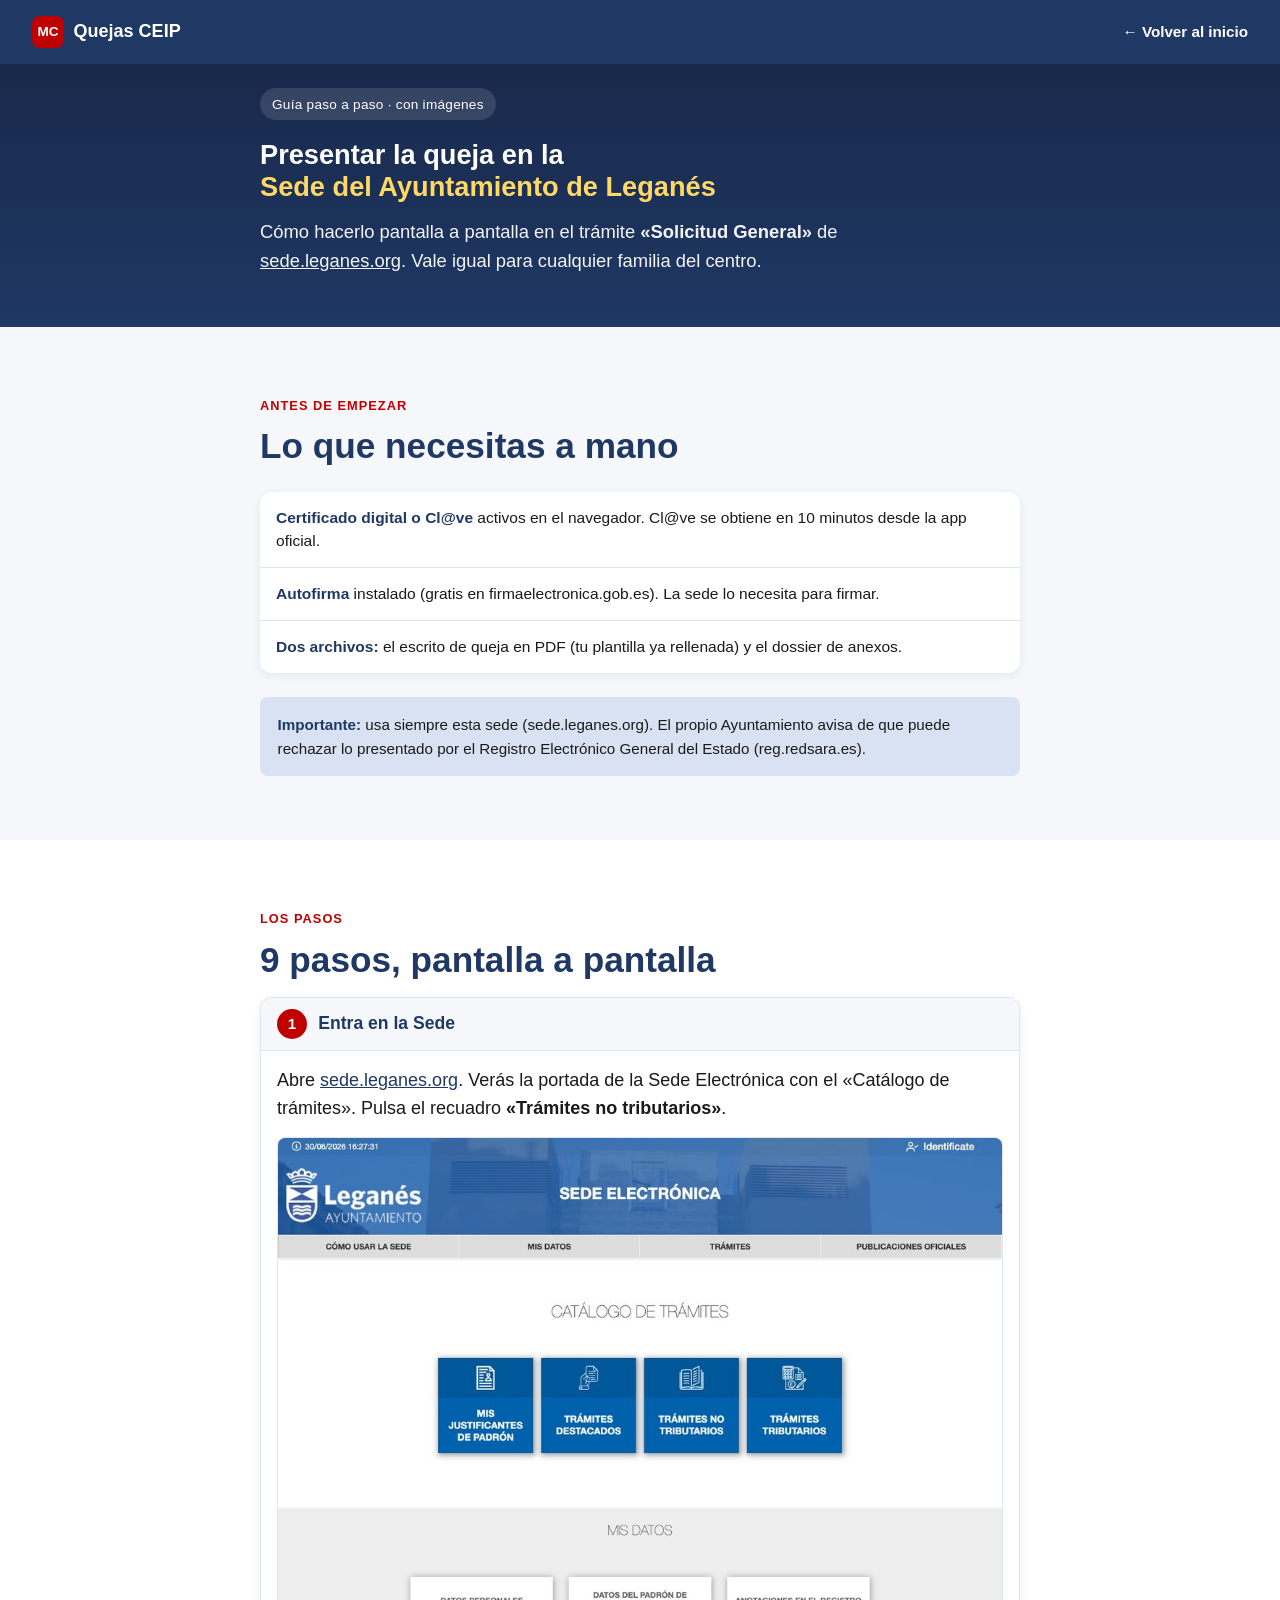
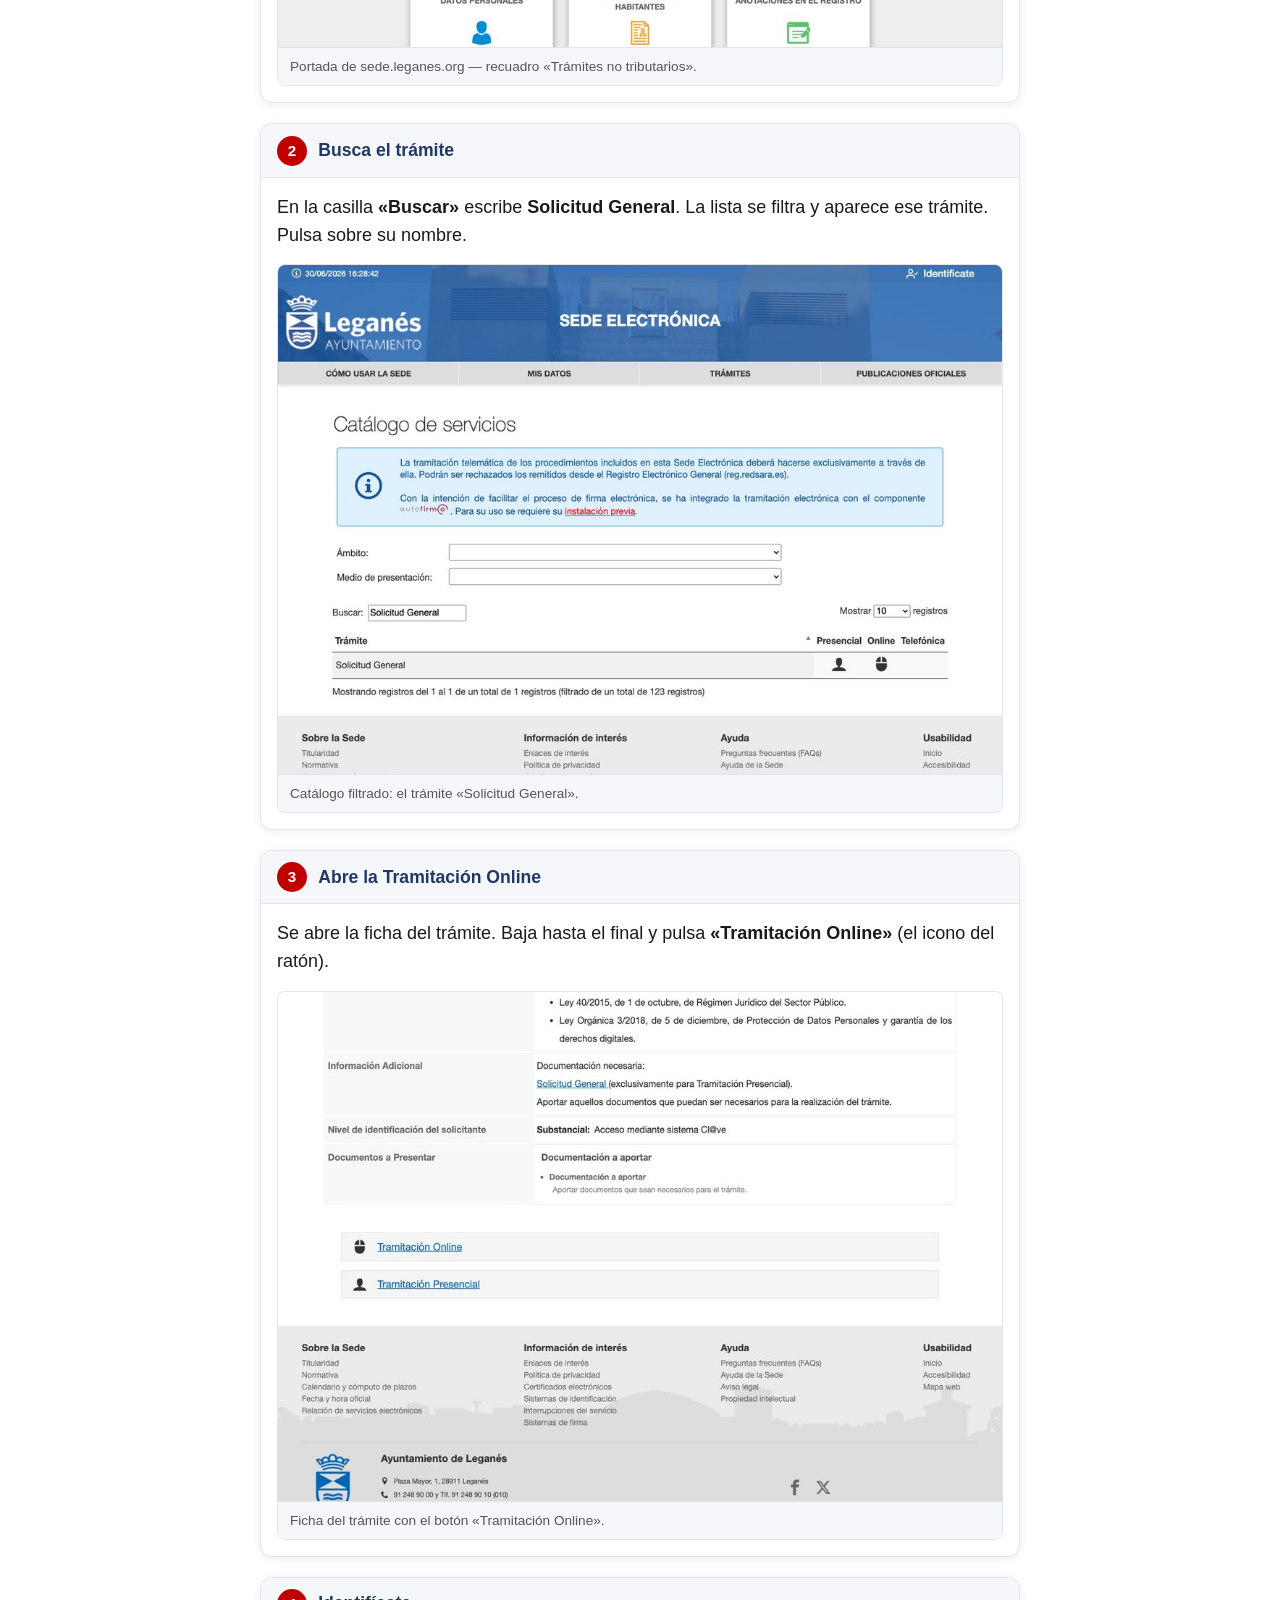
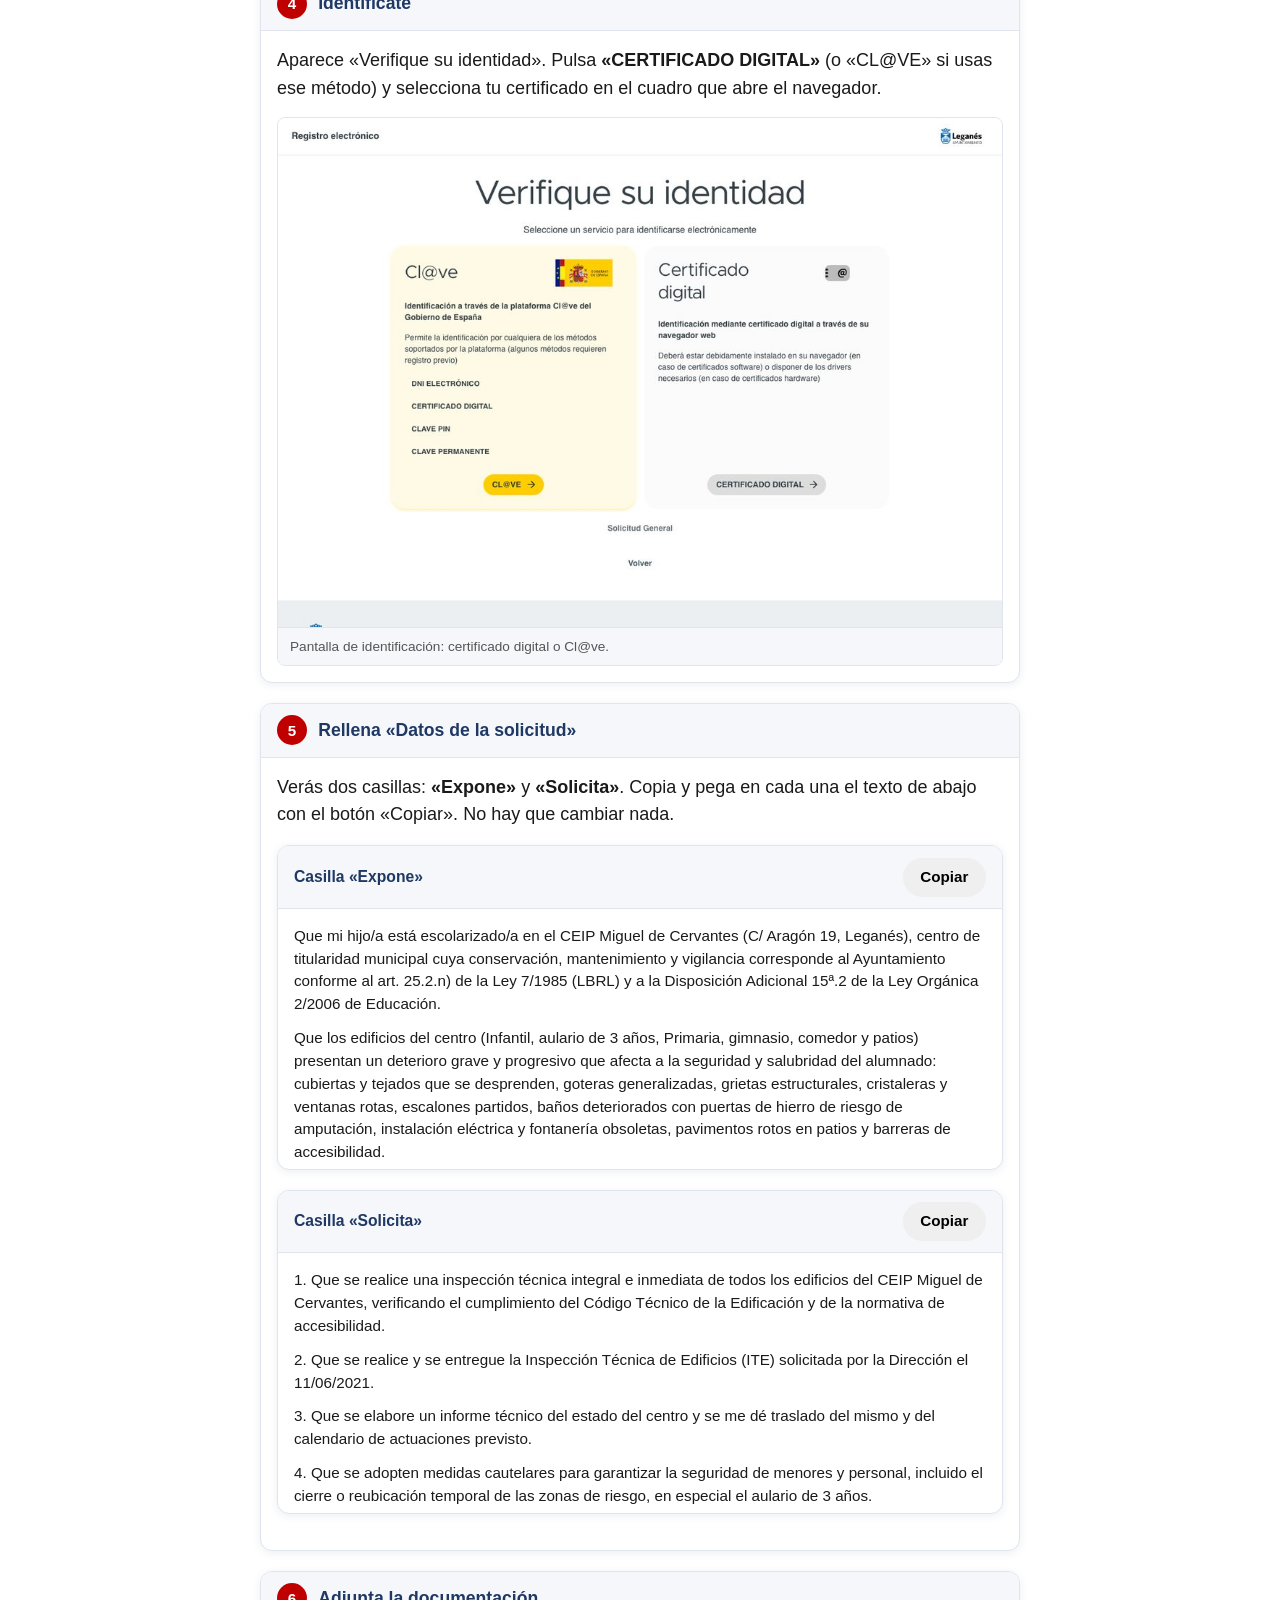
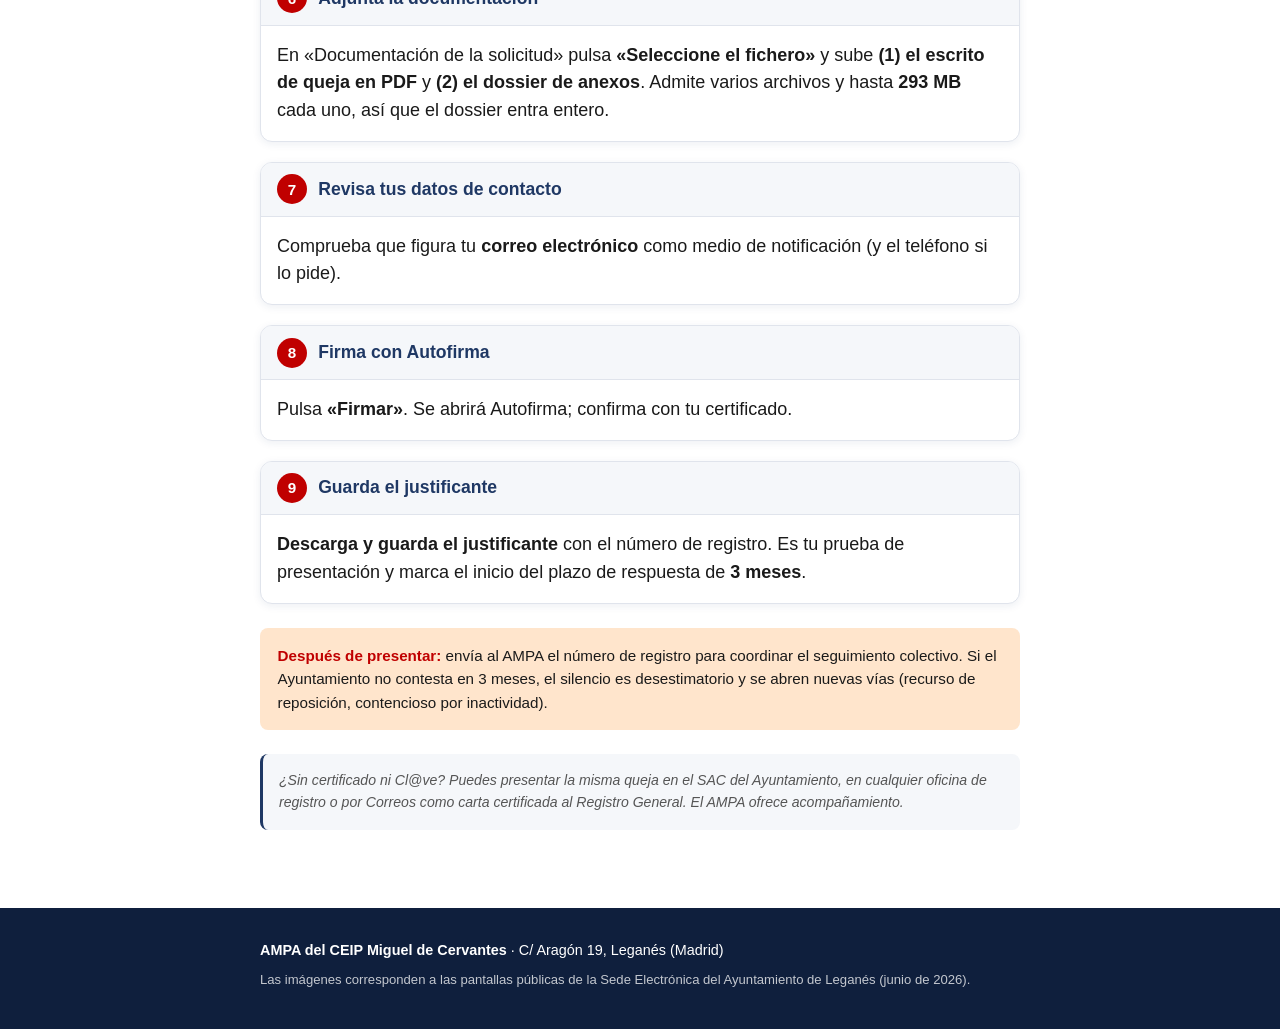
==== guia-ayuntamiento.html @ 6f32268c "Guía paso a paso ilustrada del trámite del Ayuntamiento" ====
<!DOCTYPE html>
<html lang="es">
<head>
  <meta charset="UTF-8">
  <meta name="viewport" content="width=device-width, initial-scale=1.0, viewport-fit=cover">
  <meta name="theme-color" content="#1F3864">
  <title>Guía paso a paso · Queja al Ayuntamiento — CEIP Miguel de Cervantes</title>
  <meta name="description" content="Cómo presentar la queja en la Sede Electrónica del Ayuntamiento de Leganés, pantalla a pantalla, con imágenes.">
  <link rel="stylesheet" href="styles.css">
</head>
<body>

<header class="topbar">
  <a href="index.html" class="topbar__brand">
    <span class="topbar__logo">MC</span>
    <span class="topbar__text">Quejas CEIP</span>
  </a>
  <nav class="topbar__nav topbar__nav--static" aria-label="Navegación">
    <a href="index.html">← Volver al inicio</a>
  </nav>
</header>

<section class="hero hero--compact">
  <div class="hero__inner">
    <div class="hero__eyebrow">Guía paso a paso · con imágenes</div>
    <h1 class="hero__title">Presentar la queja en la<br><span class="hero__hl">Sede del Ayuntamiento de Leganés</span></h1>
    <p class="hero__lead">Cómo hacerlo pantalla a pantalla en el trámite <strong>«Solicitud General»</strong> de <a href="https://sede.leganes.org" target="_blank" rel="noopener" style="color:#fff;text-decoration:underline">sede.leganes.org</a>. Vale igual para cualquier familia del centro.</p>
  </div>
</section>

<section class="section section--alt">
  <div class="container">
    <span class="section__eyebrow">Antes de empezar</span>
    <h2 class="section__title">Lo que necesitas a mano</h2>
    <ul class="defs">
      <li><strong>Certificado digital o Cl@ve</strong> activos en el navegador. Cl@ve se obtiene en 10 minutos desde la app oficial.</li>
      <li><strong>Autofirma</strong> instalado (gratis en firmaelectronica.gob.es). La sede lo necesita para firmar.</li>
      <li><strong>Dos archivos:</strong> el escrito de queja en PDF (tu plantilla ya rellenada) y el dossier de anexos.</li>
    </ul>
    <div class="info-callout"><strong>Importante:</strong> usa siempre esta sede (sede.leganes.org). El propio Ayuntamiento avisa de que puede rechazar lo presentado por el Registro Electrónico General del Estado (reg.redsara.es).</div>
  </div>
</section>

<section class="section">
  <div class="container">
    <span class="section__eyebrow">Los pasos</span>
    <h2 class="section__title">9 pasos, pantalla a pantalla</h2>
    <div class="gsteps">
    <article class="gstep">
      <div class="gstep__head"><span class="gstep__num">1</span><h3>Entra en la Sede</h3></div>
      <div class="gstep__body"><p>Abre <a href="https://sede.leganes.org" target="_blank" rel="noopener">sede.leganes.org</a>. Verás la portada de la Sede Electrónica con el «Catálogo de trámites». Pulsa el recuadro <strong>«Trámites no tributarios»</strong>.</p>
      <figure class="shot"><img src="[data-uri]" alt="Portada de sede.leganes.org — recuadro «Trámites no tributarios»." loading="lazy"><figcaption>Portada de sede.leganes.org — recuadro «Trámites no tributarios».</figcaption></figure></div>
    </article>
    <article class="gstep">
      <div class="gstep__head"><span class="gstep__num">2</span><h3>Busca el trámite</h3></div>
      <div class="gstep__body"><p>En la casilla <strong>«Buscar»</strong> escribe <strong>Solicitud General</strong>. La lista se filtra y aparece ese trámite. Pulsa sobre su nombre.</p>
      <figure class="shot"><img src="[data-uri]" alt="Catálogo filtrado: el trámite «Solicitud General»." loading="lazy"><figcaption>Catálogo filtrado: el trámite «Solicitud General».</figcaption></figure></div>
    </article>
    <article class="gstep">
      <div class="gstep__head"><span class="gstep__num">3</span><h3>Abre la Tramitación Online</h3></div>
      <div class="gstep__body"><p>Se abre la ficha del trámite. Baja hasta el final y pulsa <strong>«Tramitación Online»</strong> (el icono del ratón).</p>
      <figure class="shot"><img src="[data-uri]" alt="Ficha del trámite con el botón «Tramitación Online»." loading="lazy"><figcaption>Ficha del trámite con el botón «Tramitación Online».</figcaption></figure></div>
    </article>
    <article class="gstep">
      <div class="gstep__head"><span class="gstep__num">4</span><h3>Identifícate</h3></div>
      <div class="gstep__body"><p>Aparece «Verifique su identidad». Pulsa <strong>«CERTIFICADO DIGITAL»</strong> (o «CL@VE» si usas ese método) y selecciona tu certificado en el cuadro que abre el navegador.</p>
      <figure class="shot"><img src="[data-uri]" alt="Pantalla de identificación: certificado digital o Cl@ve." loading="lazy"><figcaption>Pantalla de identificación: certificado digital o Cl@ve.</figcaption></figure></div>
    </article>
    <article class="gstep">
      <div class="gstep__head"><span class="gstep__num">5</span><h3>Rellena «Datos de la solicitud»</h3></div>
      <div class="gstep__body"><p>Verás dos casillas: <strong>«Expone»</strong> y <strong>«Solicita»</strong>. Copia y pega en cada una el texto de abajo con el botón «Copiar». No hay que cambiar nada.</p><div class="copybox"><div class="copybox__head"><h4>Casilla «Expone»</h4><button class="btn btn--small copybtn" data-copy="#g-expone">Copiar</button></div><div class="copybox__text" id="g-expone"><p>Que mi hijo/a está escolarizado/a en el CEIP Miguel de Cervantes (C/ Aragón 19, Leganés), centro de titularidad municipal cuya conservación, mantenimiento y vigilancia corresponde al Ayuntamiento conforme al art. 25.2.n) de la Ley 7/1985 (LBRL) y a la Disposición Adicional 15ª.2 de la Ley Orgánica 2/2006 de Educación.</p>
<p>Que los edificios del centro (Infantil, aulario de 3 años, Primaria, gimnasio, comedor y patios) presentan un deterioro grave y progresivo que afecta a la seguridad y salubridad del alumnado: cubiertas y tejados que se desprenden, goteras generalizadas, grietas estructurales, cristaleras y ventanas rotas, escalones partidos, baños deteriorados con puertas de hierro de riesgo de amputación, instalación eléctrica y fontanería obsoletas, pavimentos rotos en patios y barreras de accesibilidad.</p>
<p>Que se trata de una negligencia documentada durante más de diez años por la propia Dirección del centro: informe "Estado de las Instalaciones" (03/03/2016); aprobación municipal de 3,1 millones de euros para su reforma (Junta de Gobierno, 06/11/2017) sin ejecución conocida; solicitud de Inspección Técnica de Edificios por la Dirección (11/06/2021) sin respuesta; memorando de la Dirección por grandes grietas con riesgo de desprendimiento (08/01/2026) y aviso municipal n.º 2026000275 (09/01/2026), a esta fecha sin resolución; y un reciente desprendimiento de material de cubierta que impactó sobre una trabajadora del servicio de limpieza.</p>
<p>Que estos hechos pueden suponer incumplimiento del RD 132/2010, del Código Técnico de la Edificación (RD 314/2006, DB-SE, DB-SI, DB-HS y DB-SUA), de la Ley 31/1995 de Prevención de Riesgos Laborales y de la Ley 8/1993 de la Comunidad de Madrid de Accesibilidad, y que la inacción ante un riesgo conocido y materializado podría generar responsabilidad patrimonial de la Administración (arts. 32 y ss. de la Ley 40/2015).</p>
<p>Que se acompaña escrito de queja completo y dossier de anexos (informes de la Dirección de 2016 y "Deficiencias Colegio", correo de solicitud de ITE de 2021, memorando de 08/01/2026, comunicación del aviso 2026000275 y reportaje fotográfico de 30/04/2026).</p></div></div><div class="copybox"><div class="copybox__head"><h4>Casilla «Solicita»</h4><button class="btn btn--small copybtn" data-copy="#g-solicita">Copiar</button></div><div class="copybox__text" id="g-solicita"><p>1. Que se realice una inspección técnica integral e inmediata de todos los edificios del CEIP Miguel de Cervantes, verificando el cumplimiento del Código Técnico de la Edificación y de la normativa de accesibilidad.</p>
<p>2. Que se realice y se entregue la Inspección Técnica de Edificios (ITE) solicitada por la Dirección el 11/06/2021.</p>
<p>3. Que se elabore un informe técnico del estado del centro y se me dé traslado del mismo y del calendario de actuaciones previsto.</p>
<p>4. Que se adopten medidas cautelares para garantizar la seguridad de menores y personal, incluido el cierre o reubicación temporal de las zonas de riesgo, en especial el aulario de 3 años.</p>
<p>5. Que se resuelva expresamente y se me comunique el estado del aviso n.º 2026000275, abierto el 09/01/2026.</p>
<p>6. Que se proceda a la reparación urgente de todas las deficiencias descritas en el escrito y en los anexos.</p>
<p>7. Que se informe sobre el destino y la ejecución efectiva del presupuesto de 3,1 millones de euros aprobado en 2017 para la reforma del centro.</p>
<p>8. Que se notifique la resolución expresa en el plazo legal (art. 21 de la Ley 39/2015) por el medio electrónico señalado.</p></div></div></div>
    </article>
    <article class="gstep">
      <div class="gstep__head"><span class="gstep__num">6</span><h3>Adjunta la documentación</h3></div>
      <div class="gstep__body"><p>En «Documentación de la solicitud» pulsa <strong>«Seleccione el fichero»</strong> y sube <strong>(1) el escrito de queja en PDF</strong> y <strong>(2) el dossier de anexos</strong>. Admite varios archivos y hasta <strong>293 MB</strong> cada uno, así que el dossier entra entero.</p></div>
    </article>
    <article class="gstep">
      <div class="gstep__head"><span class="gstep__num">7</span><h3>Revisa tus datos de contacto</h3></div>
      <div class="gstep__body"><p>Comprueba que figura tu <strong>correo electrónico</strong> como medio de notificación (y el teléfono si lo pide).</p></div>
    </article>
    <article class="gstep">
      <div class="gstep__head"><span class="gstep__num">8</span><h3>Firma con Autofirma</h3></div>
      <div class="gstep__body"><p>Pulsa <strong>«Firmar»</strong>. Se abrirá Autofirma; confirma con tu certificado.</p></div>
    </article>
    <article class="gstep">
      <div class="gstep__head"><span class="gstep__num">9</span><h3>Guarda el justificante</h3></div>
      <div class="gstep__body"><p><strong>Descarga y guarda el justificante</strong> con el número de registro. Es tu prueba de presentación y marca el inicio del plazo de respuesta de <strong>3 meses</strong>.</p></div>
    </article>
    </div>
    <div class="info-callout info-callout--accent" style="margin-top:1.5rem"><strong>Después de presentar:</strong> envía al AMPA el número de registro para coordinar el seguimiento colectivo. Si el Ayuntamiento no contesta en 3 meses, el silencio es desestimatorio y se abren nuevas vías (recurso de reposición, contencioso por inactividad).</div>
    <p class="footnote">¿Sin certificado ni Cl@ve? Puedes presentar la misma queja en el SAC del Ayuntamiento, en cualquier oficina de registro o por Correos como carta certificada al Registro General. El AMPA ofrece acompañamiento.</p>
  </div>
</section>

<footer class="footer">
  <div class="container">
    <p><strong>AMPA del CEIP Miguel de Cervantes</strong> · C/ Aragón 19, Leganés (Madrid)</p>
    <p class="footer__small">Las imágenes corresponden a las pantallas públicas de la Sede Electrónica del Ayuntamiento de Leganés (junio de 2026).</p>
  </div>
</footer>

<script src="script.js"></script>
</body>
</html>
---- styles.css ----
/* ============================================================
   Quejas CEIP Miguel de Cervantes — Estilos mobile-first
   ============================================================ */

:root {
  --blue:        #1F3864;
  --blue-light:  #2E5A9C;
  --light:       #D9E2F3;
  --light-bg:    #F5F7FA;
  --accent:      #C00000;
  --accent-soft: #FFE5CC;
  --highlight:   #FFF2CC;
  --text:        #1A1A1A;
  --text-muted:  #555;
  --border:      #E0E4EC;
  --shadow:      0 2px 8px rgba(31, 56, 100, 0.08);
  --shadow-lg:   0 8px 24px rgba(31, 56, 100, 0.12);
  --radius:      12px;
  --radius-sm:   8px;
  --max-w:       760px;
}

* { box-sizing: border-box; }

html { scroll-behavior: smooth; scroll-padding-top: 64px; }

body {
  margin: 0;
  font-family: -apple-system, BlinkMacSystemFont, "Segoe UI", Roboto, "Helvetica Neue", Arial, sans-serif;
  font-size: 17px;
  line-height: 1.55;
  color: var(--text);
  background: white;
  -webkit-font-smoothing: antialiased;
  -webkit-text-size-adjust: 100%;
}

a { color: var(--blue); }
a:hover { color: var(--accent); }

/* ============================================================
   TOPBAR (header móvil con burger)
   ============================================================ */
.topbar {
  position: sticky; top: 0; z-index: 100;
  background: var(--blue); color: white;
  padding: 0.75rem 1rem;
  display: flex; align-items: center; justify-content: space-between;
  box-shadow: var(--shadow);
}
.topbar__brand {
  color: white; text-decoration: none;
  display: flex; align-items: center; gap: 0.6rem;
  font-weight: 600;
}
.topbar__logo {
  background: var(--accent); color: white;
  width: 32px; height: 32px;
  border-radius: 8px;
  display: grid; place-items: center;
  font-weight: 800; font-size: 0.85rem;
}
.topbar__menu {
  background: none; border: 0; cursor: pointer;
  padding: 0.5rem; width: 44px; height: 44px;
  display: flex; flex-direction: column; justify-content: center; gap: 5px;
}
.topbar__menu span {
  display: block; height: 2px; width: 22px;
  background: white; border-radius: 2px;
  transition: transform 0.2s, opacity 0.2s;
}
.topbar__menu[aria-expanded="true"] span:nth-child(1) { transform: translateY(7px) rotate(45deg); }
.topbar__menu[aria-expanded="true"] span:nth-child(2) { opacity: 0; }
.topbar__menu[aria-expanded="true"] span:nth-child(3) { transform: translateY(-7px) rotate(-45deg); }

.topbar__nav {
  display: none;
  position: absolute; top: 100%; left: 0; right: 0;
  background: var(--blue);
  flex-direction: column;
  padding: 0.5rem 1rem 1rem;
  box-shadow: var(--shadow);
}
.topbar__nav.is-open { display: flex; }
.topbar__nav a {
  color: white; text-decoration: none;
  padding: 0.85rem 0;
  border-bottom: 1px solid rgba(255,255,255,0.12);
  font-weight: 500;
}
.topbar__nav a:last-child { border-bottom: 0; }

/* ============================================================
   HERO
   ============================================================ */
.hero {
  background: linear-gradient(180deg, #19294B 0%, var(--blue) 100%);
  color: white;
  padding: 2.5rem 1.2rem 3rem;
  text-align: left;
}
.hero__inner { max-width: var(--max-w); margin: 0 auto; }
.hero__eyebrow {
  display: inline-block;
  background: rgba(255,255,255,0.12);
  padding: 0.35rem 0.75rem;
  border-radius: 999px;
  font-size: 0.85rem;
  margin-bottom: 1.2rem;
  letter-spacing: 0.02em;
}
.hero__title {
  font-size: clamp(1.7rem, 6vw, 2.4rem);
  line-height: 1.15;
  font-weight: 700;
  margin: 0 0 1rem;
}
.hero__hl { color: #FFD966; }
.hero__lead {
  font-size: 1.05rem;
  line-height: 1.55;
  margin: 0 0 1.5rem;
  opacity: 0.95;
}
.hero__cta { display: flex; flex-wrap: wrap; gap: 0.6rem; margin-bottom: 1.5rem; }
.hero__chips { display: flex; flex-wrap: wrap; gap: 0.4rem; }
.chip {
  display: inline-block;
  background: rgba(255,255,255,0.10);
  border: 1px solid rgba(255,255,255,0.2);
  padding: 0.35rem 0.7rem;
  border-radius: 999px;
  font-size: 0.85rem;
}

/* ============================================================
   BUTTONS
   ============================================================ */
.btn {
  display: inline-block;
  padding: 0.85rem 1.4rem;
  border-radius: 999px;
  font-weight: 600;
  text-decoration: none;
  transition: transform 0.1s, box-shadow 0.2s;
  font-size: 1rem;
  text-align: center;
  border: 2px solid transparent;
  cursor: pointer;
  line-height: 1.2;
}
.btn--primary { background: var(--accent); color: white; box-shadow: 0 4px 12px rgba(192,0,0,0.3); }
.btn--primary:hover { background: #A00000; color: white; transform: translateY(-1px); box-shadow: 0 6px 16px rgba(192,0,0,0.4); }
.btn--ghost { background: transparent; color: white; border-color: rgba(255,255,255,0.5); }
.btn--ghost:hover { background: rgba(255,255,255,0.1); color: white; }
.btn--small { padding: 0.65rem 1.1rem; font-size: 0.95rem; }
.btn--large { padding: 1.1rem 2rem; font-size: 1.1rem; }

/* ============================================================
   SECTIONS GENERALES
   ============================================================ */
.section { padding: 3rem 1.2rem; }
.section--alt { background: var(--light-bg); }
.section--dark { background: var(--blue); color: white; }
.container { max-width: var(--max-w); margin: 0 auto; }

.section__eyebrow {
  display: inline-block;
  color: var(--accent);
  font-weight: 700;
  text-transform: uppercase;
  font-size: 0.8rem;
  letter-spacing: 0.08em;
  margin-bottom: 0.6rem;
}
.section__eyebrow--light { color: #FFD966; }
.section__title {
  font-size: clamp(1.5rem, 5vw, 2rem);
  line-height: 1.2;
  margin: 0 0 1rem;
  font-weight: 700;
  color: var(--blue);
}
.section--dark .section__title { color: white; }
.section__lead {
  font-size: 1.05rem;
  line-height: 1.55;
  color: var(--text-muted);
  margin-bottom: 1.5rem;
}
.section__lead--light { color: rgba(255,255,255,0.9); }
.section--dark a { color: #FFD966; }

/* ============================================================
   PROBLEMA — Lista de deficiencias
   ============================================================ */
.defs {
  list-style: none;
  padding: 0;
  margin: 1.5rem 0;
  background: white;
  border-radius: var(--radius);
  box-shadow: var(--shadow);
  overflow: hidden;
}
.defs li {
  padding: 0.9rem 1rem;
  border-bottom: 1px solid var(--border);
  font-size: 0.97rem;
  line-height: 1.5;
}
.defs li:last-child { border-bottom: 0; }
.defs li strong { color: var(--blue); }

.callout {
  background: var(--highlight);
  border-left: 4px solid #E8A33D;
  padding: 1rem 1.1rem;
  border-radius: var(--radius-sm);
  font-size: 0.95rem;
}

/* ============================================================
   TIMELINE
   ============================================================ */
.timeline { list-style: none; padding: 0; margin: 1.5rem 0; }
.timeline li {
  position: relative;
  padding: 0.85rem 0 0.85rem 1.5rem;
  border-left: 2px solid var(--light);
  margin-left: 4px;
  font-size: 0.97rem;
  line-height: 1.5;
}
.timeline li::before {
  content: "";
  position: absolute;
  left: -7px; top: 1.1rem;
  width: 12px; height: 12px;
  border-radius: 50%;
  background: var(--accent);
  border: 2px solid white;
  box-shadow: 0 0 0 2px var(--accent);
}
.timeline__date {
  display: block;
  color: var(--accent);
  font-weight: 700;
  font-size: 0.85rem;
  margin-bottom: 0.15rem;
  text-transform: uppercase;
  letter-spacing: 0.03em;
}
.timeline li strong { color: var(--blue); }

/* ============================================================
   STEPS (6 pasos)
   ============================================================ */
.steps {
  display: grid;
  grid-template-columns: 1fr;
  gap: 1rem;
  margin: 1.5rem 0;
}
.step {
  background: white;
  padding: 1.5rem 1.2rem 1.2rem;
  border-radius: var(--radius);
  box-shadow: var(--shadow);
  border-top: 4px solid var(--blue);
  position: relative;
}
.step--post { border-top-color: #E8A33D; }
.step__num {
  position: absolute;
  top: -16px; left: 1.2rem;
  background: var(--blue);
  color: white;
  width: 36px; height: 36px;
  border-radius: 50%;
  display: grid; place-items: center;
  font-weight: 700;
  box-shadow: var(--shadow);
}
.step--post .step__num { background: #E8A33D; }
.step h3 {
  margin: 0.5rem 0 0.5rem;
  font-size: 1.15rem;
  color: var(--blue);
}
.step--post h3 { color: #B07020; }
.step p { margin: 0; font-size: 0.97rem; color: var(--text-muted); }
.step p strong { color: var(--text); }

.info-callout {
  background: var(--light);
  padding: 1rem 1.1rem;
  border-radius: var(--radius-sm);
  font-size: 0.95rem;
  margin-top: 1.5rem;
}
.info-callout strong { color: var(--blue); }
.info-callout--accent { background: var(--accent-soft); }
.info-callout--accent strong { color: var(--accent); }

/* ============================================================
   ESCRITOS — Cards
   ============================================================ */
.escritos {
  display: grid;
  grid-template-columns: 1fr;
  gap: 1rem;
  margin: 1.5rem 0;
}
.escrito {
  background: white;
  border: 1px solid var(--border);
  border-radius: var(--radius);
  padding: 1.5rem 1.2rem;
  position: relative;
  box-shadow: var(--shadow);
  transition: box-shadow 0.2s, transform 0.15s;
}
.escrito:hover { box-shadow: var(--shadow-lg); transform: translateY(-2px); }
.escrito__num {
  position: absolute;
  top: 1.2rem; right: 1.2rem;
  color: var(--light);
  font-size: 2.2rem;
  font-weight: 800;
  font-family: Georgia, serif;
  line-height: 1;
}
.escrito__title {
  font-size: 1.1rem;
  color: var(--blue);
  margin: 0 3rem 0.5rem 0;
  font-weight: 700;
}
.escrito__desc {
  font-size: 0.95rem;
  color: var(--text-muted);
  margin: 0 0 1rem;
  line-height: 1.5;
}
.escrito__meta {
  display: grid;
  grid-template-columns: auto 1fr;
  gap: 0.3rem 0.8rem;
  margin: 0 0 1rem;
  font-size: 0.88rem;
  padding: 0.7rem 0.9rem;
  background: var(--light-bg);
  border-radius: var(--radius-sm);
}
.escrito__meta dt {
  font-weight: 700;
  color: var(--blue);
}
.escrito__meta dd { margin: 0; color: var(--text-muted); word-break: break-word; }
.escrito__meta a { word-break: break-all; }

.footnote {
  margin-top: 1.5rem;
  font-size: 0.88rem;
  color: var(--text-muted);
  font-style: italic;
  background: var(--light-bg);
  padding: 1rem;
  border-radius: var(--radius-sm);
  border-left: 3px solid var(--blue);
}

/* ============================================================
   EFECTO MULTIPLICADOR — Barras horizontales
   ============================================================ */
.bars {
  display: flex;
  flex-direction: column;
  gap: 0.8rem;
  margin: 2rem 0;
}
.bar {
  display: grid;
  grid-template-columns: 110px 1fr;
  align-items: center;
  gap: 0.8rem;
}
.bar__label {
  font-weight: 700;
  font-size: 0.95rem;
  text-align: right;
  color: white;
}
.bar__fill {
  position: relative;
  height: 36px;
  width: var(--w);
  background: rgba(255,217,102,0.75);
  border-radius: 6px;
  display: flex; align-items: center;
  min-width: 6px;
  transition: width 0.6s ease-out;
}
.bar__fill span {
  position: absolute;
  left: calc(100% + 8px);
  white-space: nowrap;
  color: rgba(255,255,255,0.9);
  font-size: 0.88rem;
}
.bar--top .bar__fill { background: var(--accent); }
.bar--top .bar__fill span { color: white; font-weight: 600; }

/* ============================================================
   USOS DEL AMPA (tras presentar)
   ============================================================ */
.usos {
  display: grid;
  grid-template-columns: 1fr;
  gap: 0.85rem;
  margin: 1.5rem 0;
}
.uso {
  background: white;
  border-left: 4px solid var(--accent);
  padding: 1rem 1.2rem;
  border-radius: var(--radius-sm);
  box-shadow: var(--shadow);
}
.uso h3 {
  margin: 0 0 0.3rem;
  font-size: 1rem;
  color: var(--blue);
}
.uso p { margin: 0; font-size: 0.95rem; color: var(--text-muted); line-height: 1.5; }

/* ============================================================
   LEYES
   ============================================================ */
.leyes {
  display: grid;
  grid-template-columns: 1fr;
  gap: 0.8rem;
  margin: 1.5rem 0;
}
.ley {
  display: block;
  background: white;
  padding: 1rem 1.1rem;
  border-radius: var(--radius-sm);
  text-decoration: none;
  color: inherit;
  border: 1px solid var(--border);
  transition: transform 0.15s, box-shadow 0.2s, border-color 0.2s;
}
.ley:hover {
  transform: translateY(-2px);
  box-shadow: var(--shadow);
  border-color: var(--blue);
  color: inherit;
}
.ley__id {
  display: inline-block;
  font-family: Menlo, Monaco, "Courier New", monospace;
  font-size: 0.78rem;
  background: var(--light);
  color: var(--blue);
  padding: 0.2rem 0.5rem;
  border-radius: 4px;
  margin-bottom: 0.4rem;
  font-weight: 600;
}
.ley strong {
  display: block;
  color: var(--blue);
  margin-bottom: 0.3rem;
  font-size: 1rem;
}
.ley__desc {
  display: block;
  font-size: 0.92rem;
  color: var(--text-muted);
  line-height: 1.5;
}

/* ============================================================
   FAQ
   ============================================================ */
.faq {
  background: white;
  border: 1px solid var(--border);
  border-radius: var(--radius-sm);
  margin-bottom: 0.7rem;
  overflow: hidden;
  transition: box-shadow 0.2s;
}
.faq[open] { box-shadow: var(--shadow); }
.faq summary {
  list-style: none;
  cursor: pointer;
  padding: 1rem 1.1rem;
  font-weight: 600;
  color: var(--blue);
  position: relative;
  padding-right: 2.5rem;
  font-size: 0.98rem;
  line-height: 1.4;
}
.faq summary::-webkit-details-marker { display: none; }
.faq summary::after {
  content: "+";
  position: absolute;
  right: 1rem; top: 50%;
  transform: translateY(-50%);
  color: var(--accent);
  font-size: 1.4rem;
  font-weight: 700;
  transition: transform 0.2s;
}
.faq[open] summary::after { transform: translateY(-50%) rotate(45deg); }
.faq p {
  margin: 0;
  padding: 0 1.1rem 1.1rem;
  font-size: 0.95rem;
  color: var(--text-muted);
  line-height: 1.55;
}

/* ============================================================
   CTA FINAL
   ============================================================ */
.cta-final {
  background: linear-gradient(135deg, var(--accent) 0%, #8E0000 100%);
  color: white;
  padding: 3rem 1.2rem;
  text-align: center;
}
.cta-final h2 {
  font-size: clamp(1.6rem, 5vw, 2.2rem);
  margin: 0 0 0.7rem;
}
.cta-final p {
  font-size: 1.05rem;
  margin: 0 0 1.5rem;
  opacity: 0.95;
}
.cta-final .btn--primary {
  background: white;
  color: var(--accent);
}
.cta-final .btn--primary:hover {
  background: #F5F5F5;
  color: var(--accent);
}

/* ============================================================
   FOOTER
   ============================================================ */
.footer {
  background: #0F1F3D;
  color: white;
  padding: 2rem 1.2rem;
  font-size: 0.9rem;
}
.footer p { margin: 0 0 0.5rem; line-height: 1.5; }
.footer__small { font-size: 0.82rem; opacity: 0.75; }

/* ============================================================
   DESKTOP — > 768px
   ============================================================ */
@media (min-width: 768px) {
  body { font-size: 18px; }
  html { scroll-padding-top: 80px; }

  .topbar { padding: 1rem 2rem; }
  .topbar__menu { display: none; }
  .topbar__nav {
    display: flex;
    position: static;
    flex-direction: row;
    padding: 0;
    background: transparent;
    box-shadow: none;
    gap: 1.5rem;
  }
  .topbar__nav a {
    border-bottom: 0;
    padding: 0.5rem 0;
    font-size: 0.95rem;
  }

  .hero { padding: 4rem 2rem 5rem; }
  .hero__title { font-size: 2.6rem; }
  .hero__lead { font-size: 1.15rem; max-width: 90%; }

  .section { padding: 4rem 2rem; }
  .section__title { font-size: 2.2rem; }

  .steps { grid-template-columns: repeat(2, 1fr); gap: 1.2rem; }
  .escritos { grid-template-columns: repeat(2, 1fr); gap: 1.2rem; }
  .leyes { grid-template-columns: repeat(2, 1fr); }
  .usos { grid-template-columns: repeat(2, 1fr); }

  .bar { grid-template-columns: 140px 1fr; }
  .bar__label { font-size: 1rem; }
}

/* Animación de las barras del efecto multiplicador */
@keyframes growBar {
  from { width: 0; }
  to   { width: var(--w); }
}

/* Respeto a usuarios que prefieren menos movimiento */
@media (prefers-reduced-motion: reduce) {
  * { animation-duration: 0.01ms !important; transition-duration: 0.01ms !important; }
  html { scroll-behavior: auto; }
}

/* Print-friendly */
@media print {
  .topbar, .hero__cta, .cta-final, .footer .footer__small { display: none; }
  body { font-size: 12pt; }
}

/* ============================================================
   COPYBOX — texto listo para pegar
   ============================================================ */
.copybox {
  background: white;
  border: 1px solid var(--border);
  border-radius: var(--radius);
  box-shadow: var(--shadow);
  margin: 1rem 0 1.25rem;
  overflow: hidden;
}
.copybox__head {
  display: flex; align-items: center; justify-content: space-between;
  gap: 0.75rem;
  background: var(--light-bg);
  border-bottom: 1px solid var(--border);
  padding: 0.7rem 1rem;
}
.copybox__head h3 { margin: 0; font-size: 1rem; color: var(--blue); }
.copybox__text {
  padding: 1rem;
  font-size: 0.95rem;
  line-height: 1.5;
  max-height: 260px;
  overflow-y: auto;
}
.copybox__text p { margin: 0 0 0.7rem; }
.copybox__text p:last-child { margin-bottom: 0; }
.copybtn { flex-shrink: 0; cursor: pointer; border: none; }
.copybtn.is-copied { background: var(--blue); color: white; }
.escrito__link {
  display: inline-block;
  margin-top: 0.5rem;
  font-size: 0.9rem;
  font-weight: 600;
  text-decoration: none;
}
.escrito__link:hover { text-decoration: underline; }

/* ============================================================
   GUÍA ILUSTRADA (guia-ayuntamiento.html)
   ============================================================ */
.hero--compact { padding: 1.5rem 1rem 1.75rem; }
.hero--compact .hero__title { font-size: 1.7rem; }
.topbar__nav--static { position: static; display: flex; box-shadow: none; background: transparent; padding: 0; }
.topbar__nav--static a { color: #fff; padding: 0; font-weight: 600; }

.gsteps { display: flex; flex-direction: column; gap: 1.25rem; }
.gstep {
  background: white; border: 1px solid var(--border);
  border-radius: var(--radius); box-shadow: var(--shadow); overflow: hidden;
}
.gstep__head {
  display: flex; align-items: center; gap: 0.7rem;
  background: var(--light-bg); border-bottom: 1px solid var(--border);
  padding: 0.7rem 1rem;
}
.gstep__head h3 { margin: 0; font-size: 1.1rem; color: var(--blue); }
.gstep__num {
  flex-shrink: 0; width: 30px; height: 30px; border-radius: 50%;
  background: var(--accent); color: white; font-weight: 700;
  display: grid; place-items: center; font-size: 0.95rem;
}
.gstep__body { padding: 1rem; }
.gstep__body p { margin: 0 0 0.7rem; }
.gstep__body p:last-child { margin-bottom: 0; }

.shot {
  margin: 0.9rem 0 0; border: 1px solid var(--border);
  border-radius: var(--radius-sm); overflow: hidden; background: #fff;
}
.shot img { display: block; width: 100%; height: auto; }
.shot figcaption {
  font-size: 0.85rem; color: var(--text-muted);
  padding: 0.5rem 0.75rem; background: var(--light-bg);
  border-top: 1px solid var(--border);
}
.copybox__head h4 { margin: 0; font-size: 0.98rem; color: var(--blue); }

/* Botón guía dentro de la tarjeta del escrito */
.escrito__guide {
  display: inline-block; margin-top: 0.4rem;
  font-size: 0.9rem; font-weight: 600; text-decoration: none;
}
.escrito__guide:hover { text-decoration: underline; }
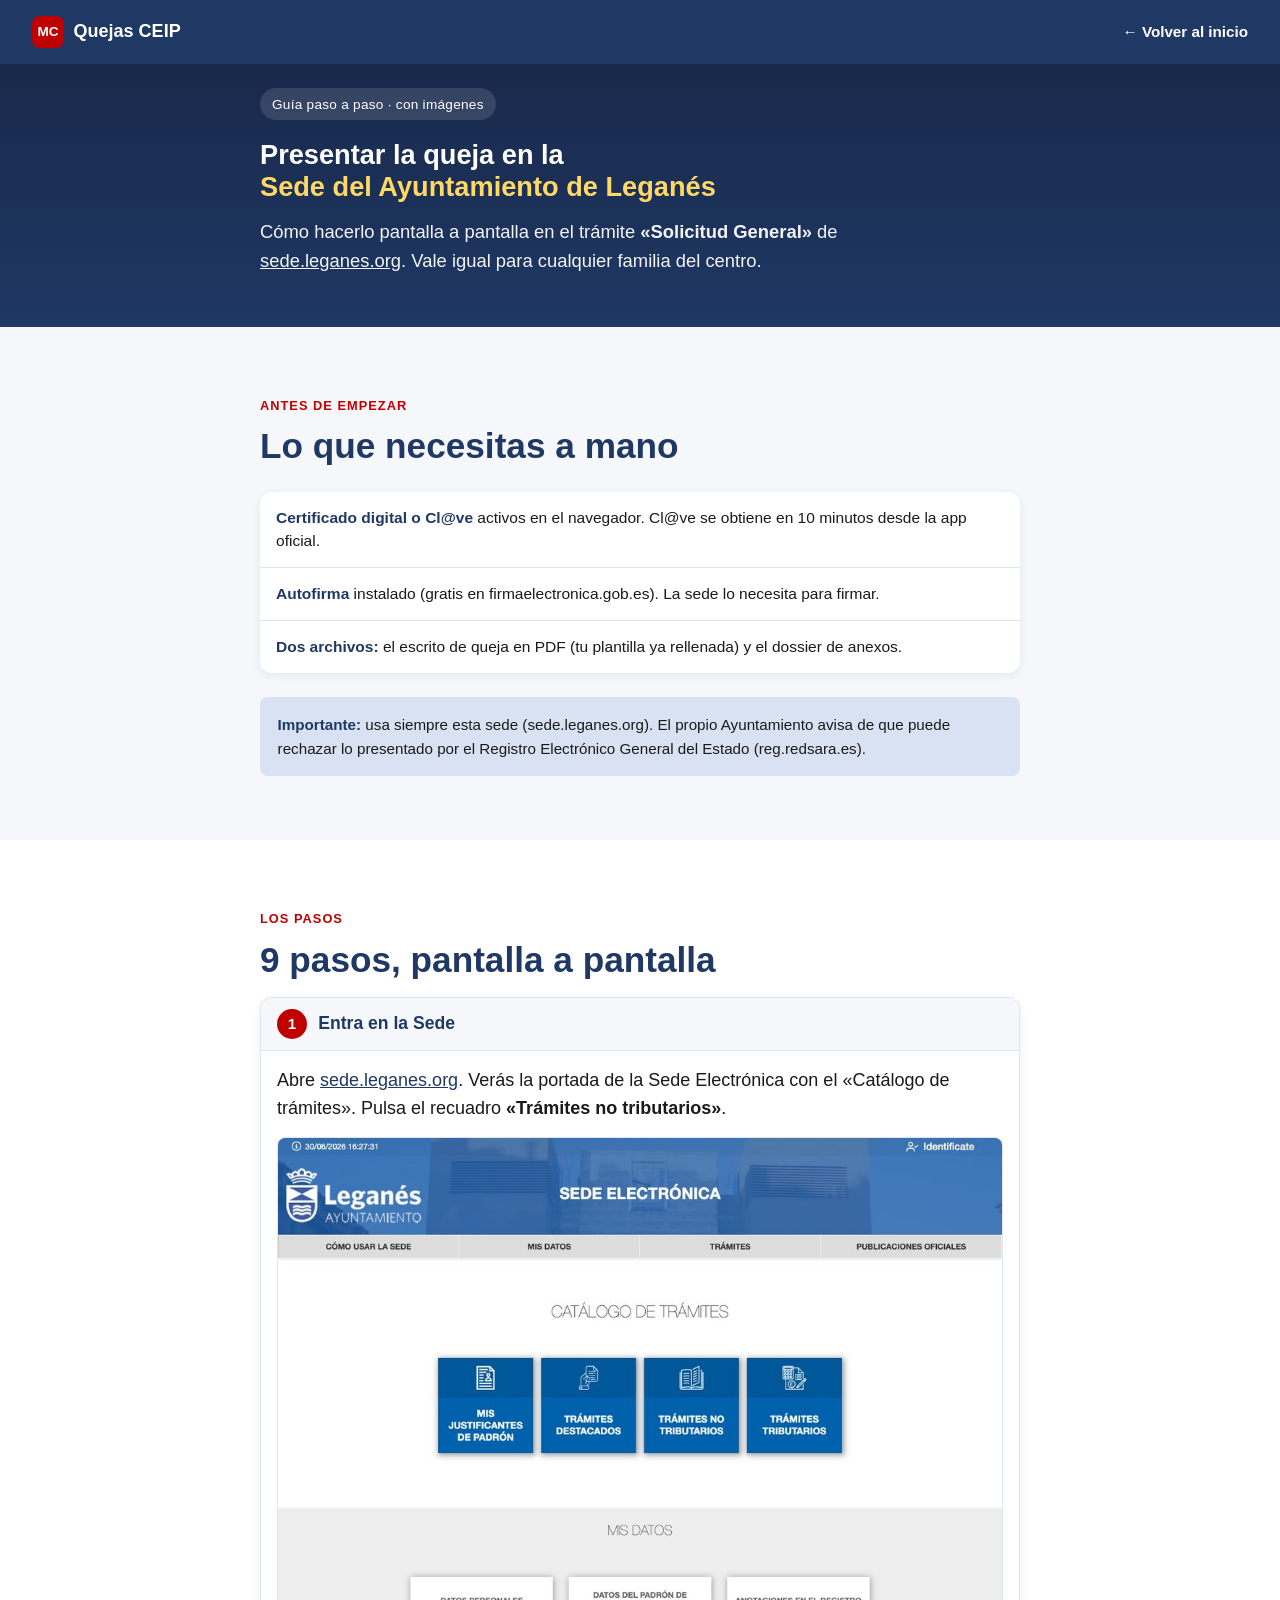
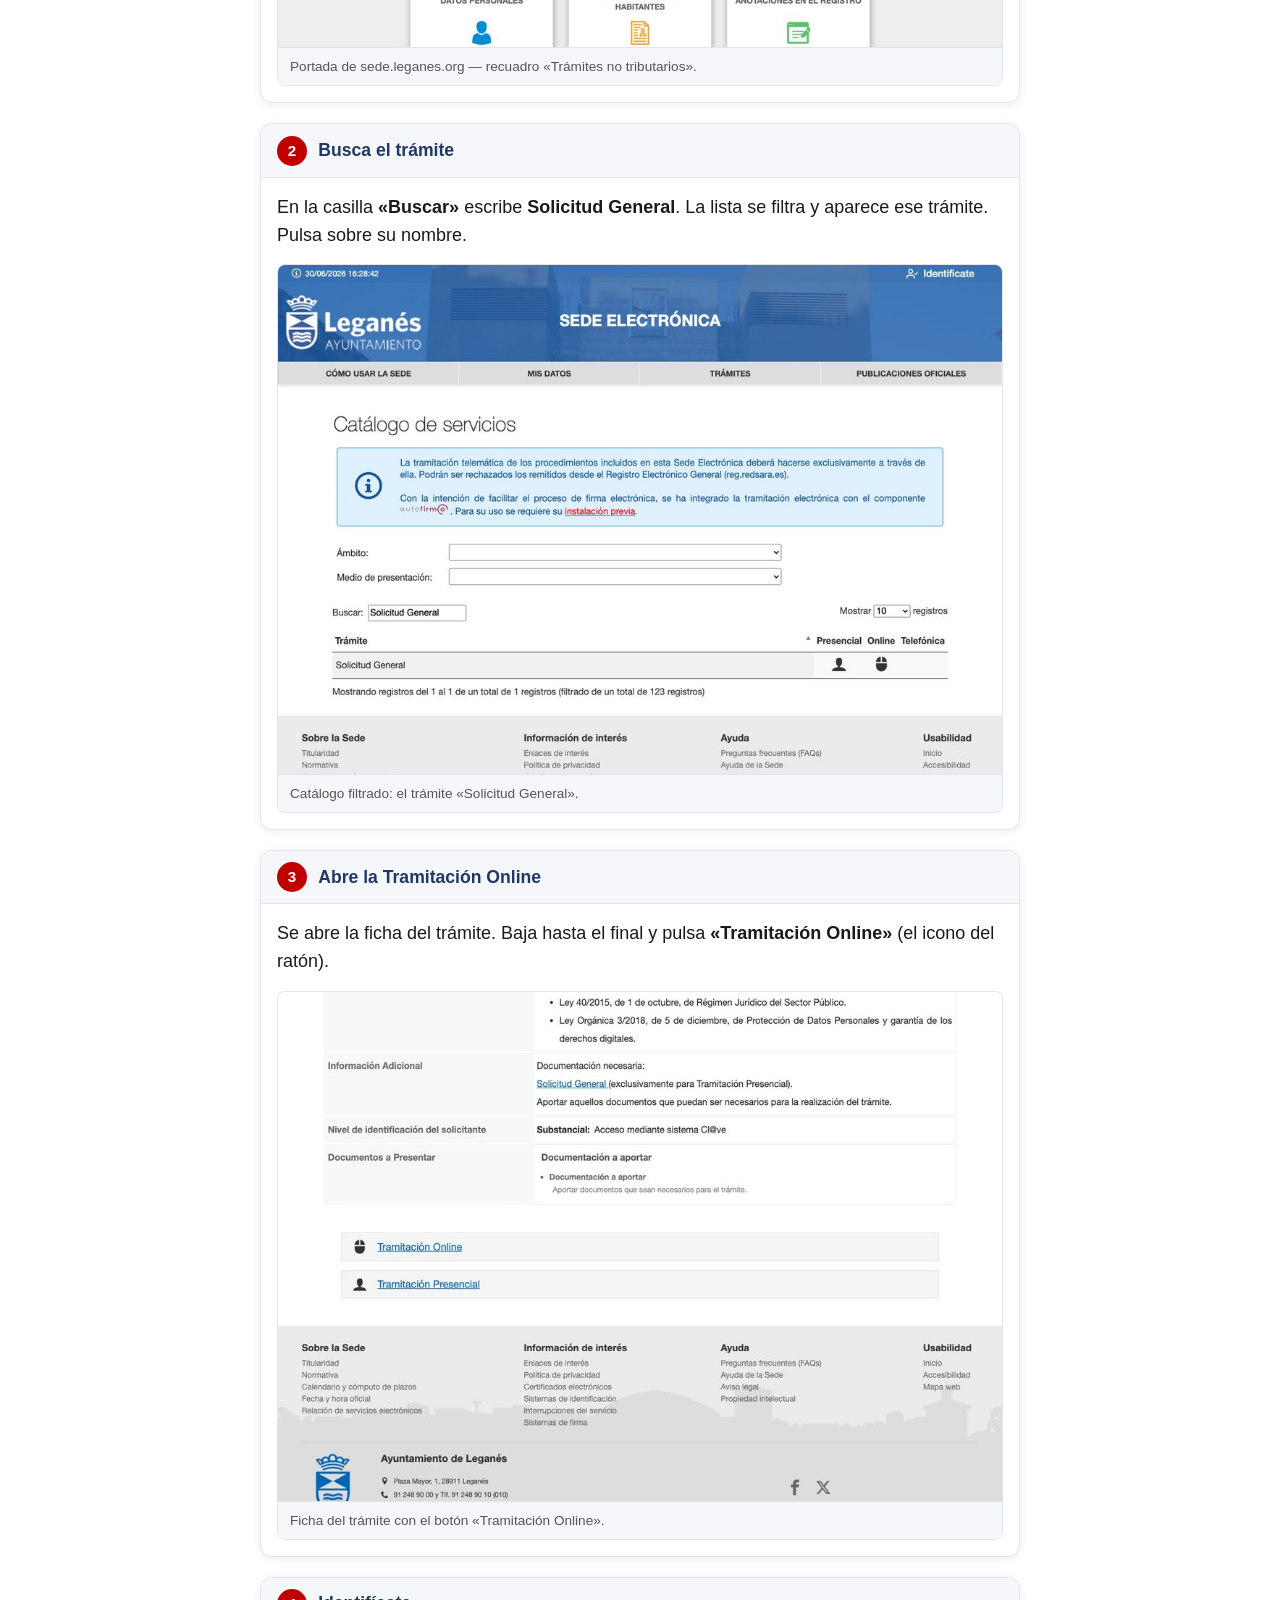
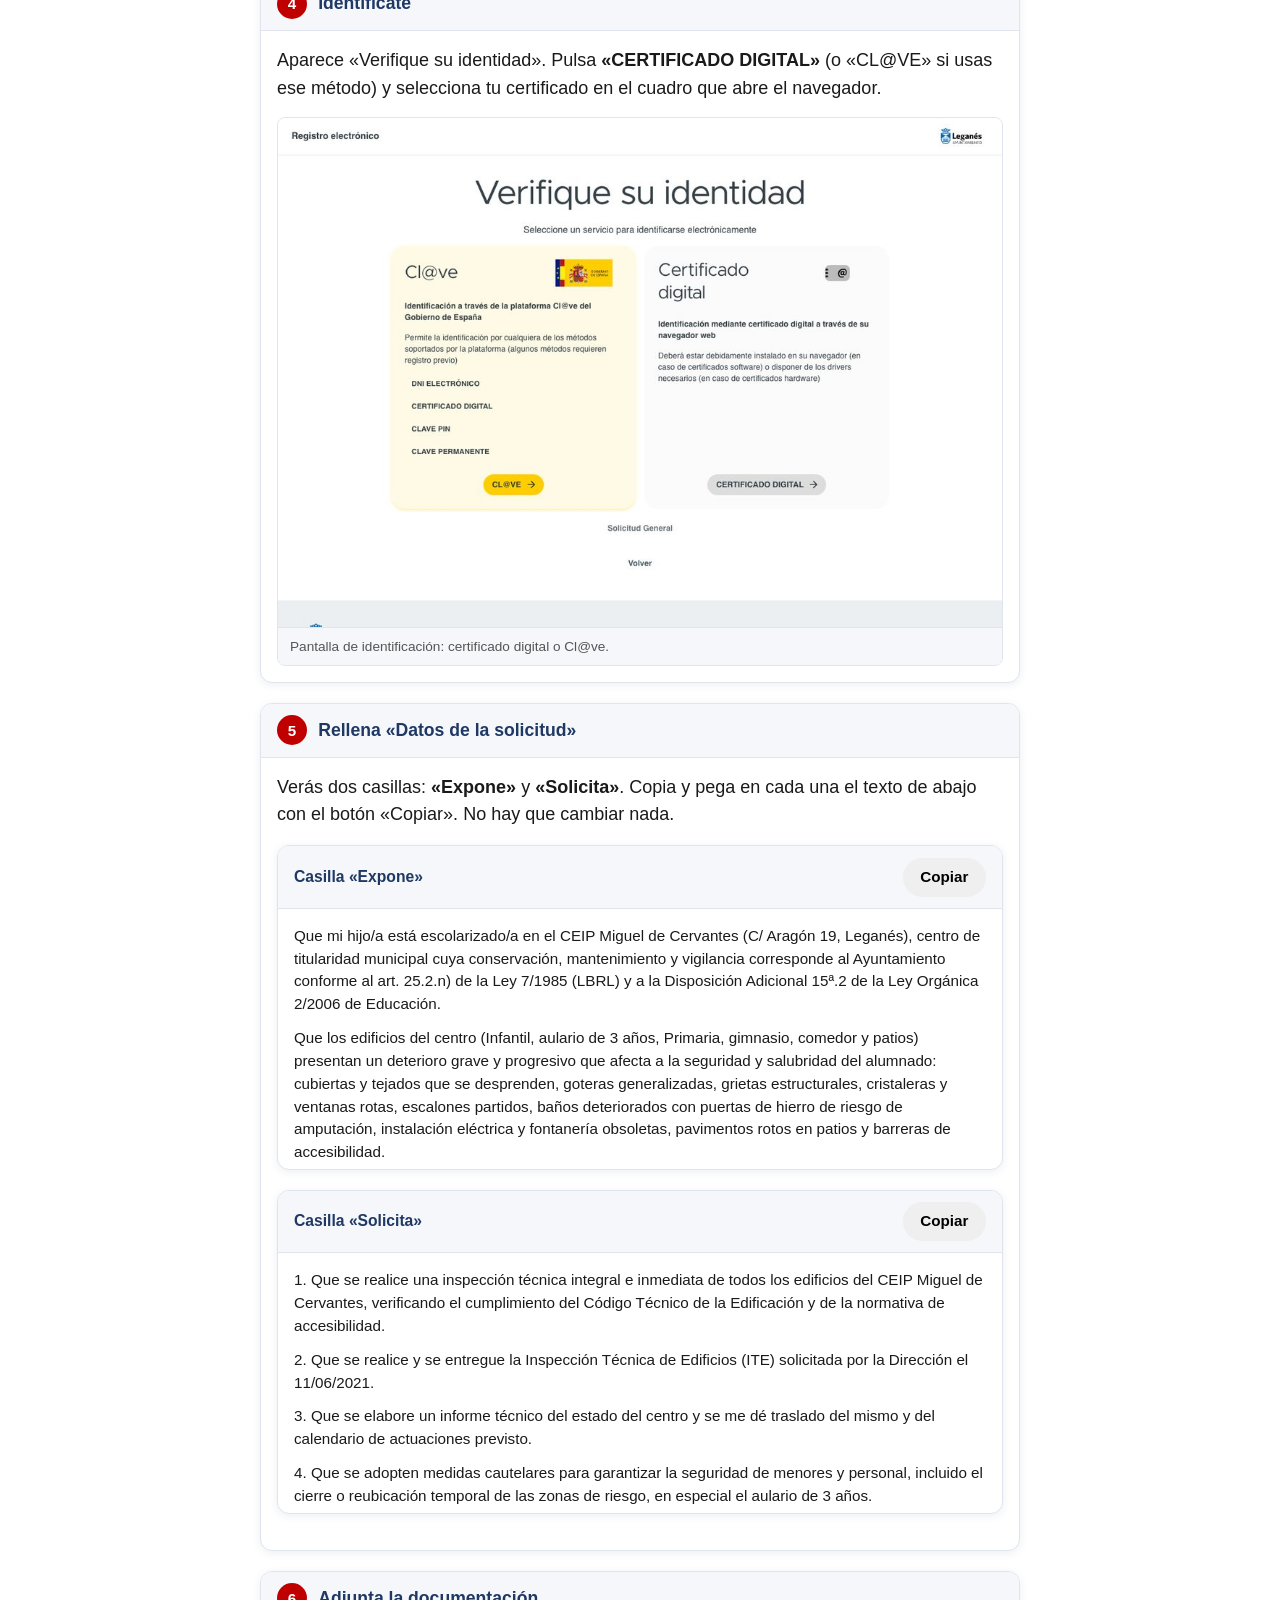
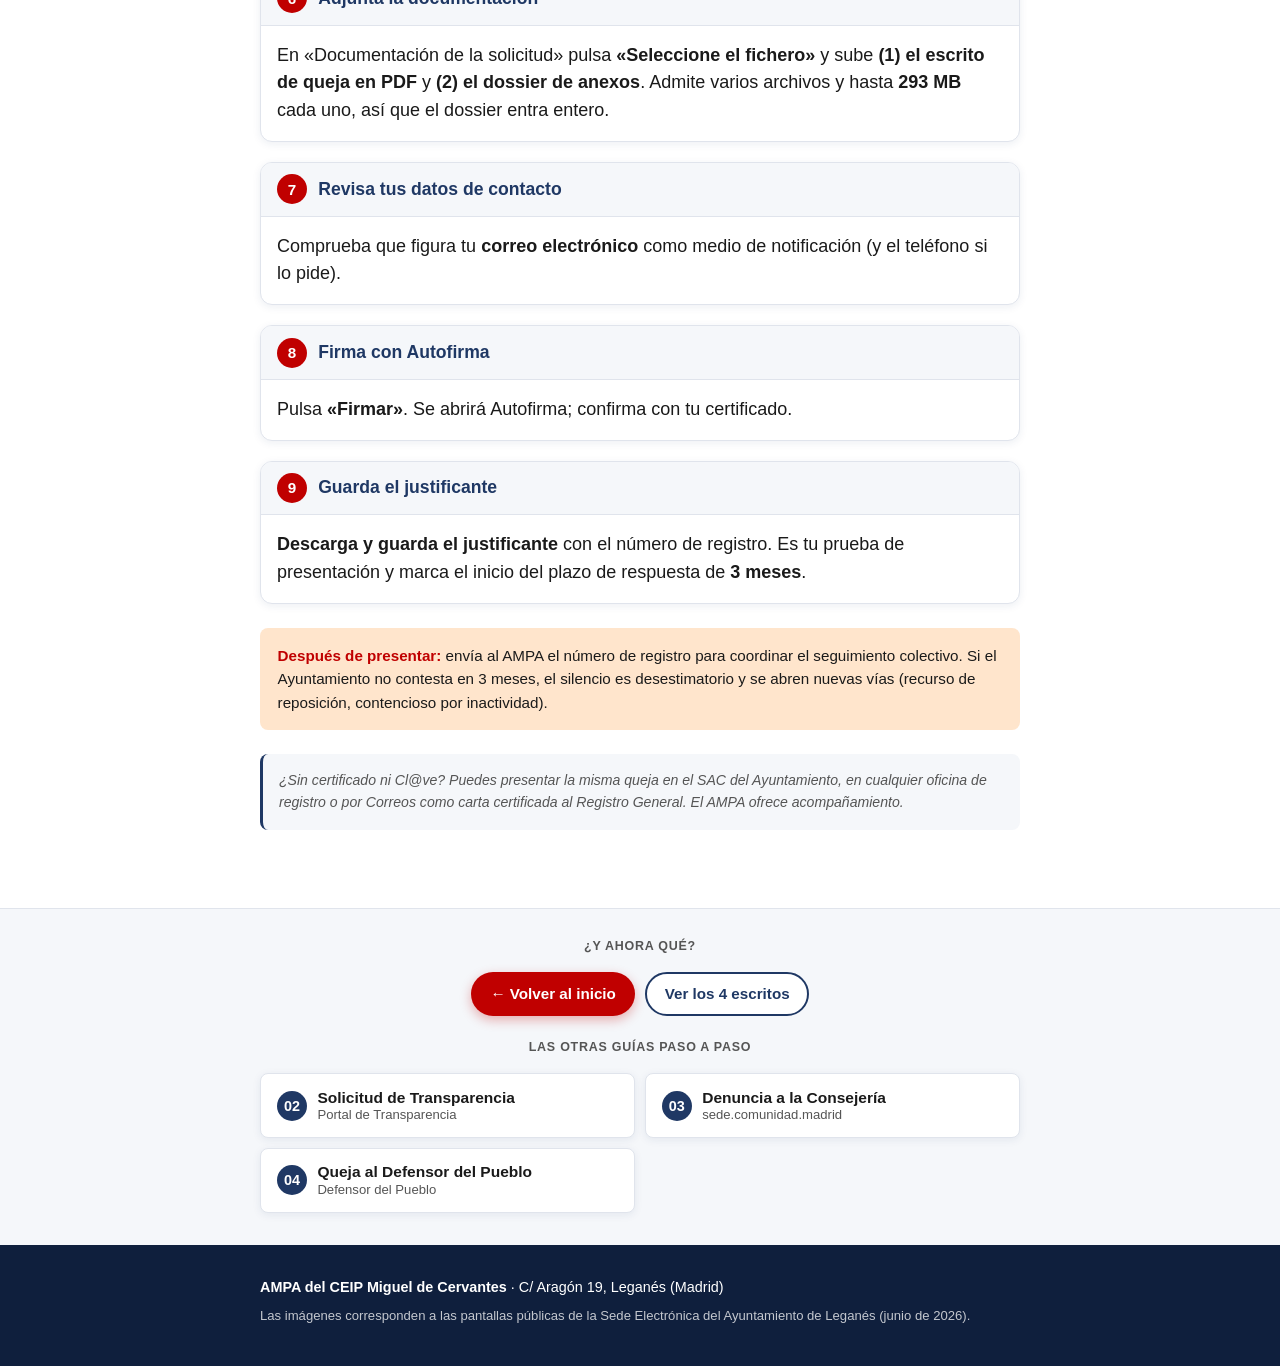
==== commit c0a97c24: "Elimina el atajo de texto listo para pegar" ====
--- a/guia-ayuntamiento.html
+++ b/guia-ayuntamiento.html
@@ -103,6 +103,23 @@
   </div>
 </section>
 
+
+<nav class="guidenav" aria-label="Navegación entre guías">
+  <div class="container">
+    <span class="guidenav__eyebrow">¿Y ahora qué?</span>
+    <div class="guidenav__primary">
+      <a class="btn btn--primary btn--small" href="index.html">← Volver al inicio</a>
+      <a class="btn btn--outline btn--small" href="index.html#escritos">Ver los 4 escritos</a>
+    </div>
+    <span class="guidenav__eyebrow">Las otras guías paso a paso</span>
+    <div class="guidenav__grid">
+        <a class="guidenav__card" href="guia-transparencia.html"><span class="gn__num">02</span><span class="gn__t">Solicitud de Transparencia<small>Portal de Transparencia</small></span></a>
+        <a class="guidenav__card" href="guia-consejeria.html"><span class="gn__num">03</span><span class="gn__t">Denuncia a la Consejería<small>sede.comunidad.madrid</small></span></a>
+        <a class="guidenav__card" href="guia-defensor.html"><span class="gn__num">04</span><span class="gn__t">Queja al Defensor del Pueblo<small>Defensor del Pueblo</small></span></a>
+    </div>
+  </div>
+</nav>
+
 <footer class="footer">
   <div class="container">
     <p><strong>AMPA del CEIP Miguel de Cervantes</strong> · C/ Aragón 19, Leganés (Madrid)</p>
--- a/styles.css
+++ b/styles.css
@@ -155,6 +155,8 @@
 .btn--ghost { background: transparent; color: white; border-color: rgba(255,255,255,0.5); }
 .btn--ghost:hover { background: rgba(255,255,255,0.1); color: white; }
 .btn--small { padding: 0.65rem 1.1rem; font-size: 0.95rem; }
+.btn--outline { background: #fff; color: var(--blue); border-color: var(--blue); }
+.btn--outline:hover { background: var(--blue); color: #fff; transform: translateY(-1px); }
 .btn--large { padding: 1.1rem 2rem; font-size: 1.1rem; }
 
 /* ============================================================
@@ -710,3 +712,64 @@
   font-size: 0.9rem; font-weight: 600; text-decoration: none;
 }
 .escrito__guide:hover { text-decoration: underline; }
+
+/* Par de capturas (vía alternativa en guía Consejería) */
+.shotpair { display: grid; grid-template-columns: 1fr; gap: 1rem; margin-top: 1rem; }
+@media (min-width: 700px) { .shotpair { grid-template-columns: 1fr 1fr; } }
+.shotpair .shot { margin: 0; }
+
+/* ============================================================
+   Navegación entre páginas (pie de las guías)
+   ============================================================ */
+.guidenav {
+  border-top: 1px solid var(--border);
+  background: var(--light-bg);
+  padding: 1.75rem 0 2rem;
+}
+.guidenav__eyebrow {
+  display: block; text-align: center;
+  font-size: 0.78rem; font-weight: 700; letter-spacing: 0.06em;
+  text-transform: uppercase; color: var(--text-muted); margin-bottom: 1rem;
+}
+.guidenav__primary {
+  display: flex; flex-wrap: wrap; gap: 0.6rem;
+  justify-content: center; margin-bottom: 1.4rem;
+}
+.guidenav__grid { display: grid; grid-template-columns: 1fr; gap: 0.6rem; }
+@media (min-width: 640px) { .guidenav__grid { grid-template-columns: 1fr 1fr; } }
+.guidenav__card {
+  display: flex; align-items: center; gap: 0.65rem;
+  background: #fff; border: 1px solid var(--border);
+  border-radius: var(--radius-sm); padding: 0.85rem 1rem;
+  text-decoration: none; color: var(--text);
+  box-shadow: var(--shadow); transition: border-color .15s, transform .15s;
+}
+.guidenav__card:hover { border-color: var(--blue); transform: translateY(-1px); color: var(--text); }
+.guidenav__card .gn__num {
+  flex-shrink: 0; width: 30px; height: 30px; border-radius: 50%;
+  background: var(--blue); color: #fff; font-weight: 700;
+  display: grid; place-items: center; font-size: 0.9rem;
+}
+.guidenav__card .gn__t { font-weight: 600; font-size: 0.97rem; line-height: 1.25; }
+.guidenav__card .gn__t small { display: block; font-weight: 400; color: var(--text-muted); font-size: 0.82rem; }
+
+/* ============================================================
+   Botón flotante "volver arriba"
+   ============================================================ */
+.to-top {
+  position: fixed; right: 16px; bottom: 16px; z-index: 60;
+  width: 46px; height: 46px; border-radius: 50%;
+  border: none; cursor: pointer;
+  background: var(--blue); color: #fff;
+  font-size: 1.3rem; line-height: 1;
+  box-shadow: var(--shadow-lg);
+  display: grid; place-items: center;
+  opacity: 0; visibility: hidden; transform: translateY(8px);
+  transition: opacity .2s, transform .2s, visibility .2s;
+  padding-bottom: env(safe-area-inset-bottom, 0);
+}
+.to-top.is-visible { opacity: 1; visibility: visible; transform: translateY(0); }
+.to-top:hover { background: var(--blue-light); }
+
+/* Estado activo del menú principal */
+.topbar__nav a.is-active { color: var(--accent); font-weight: 700; }
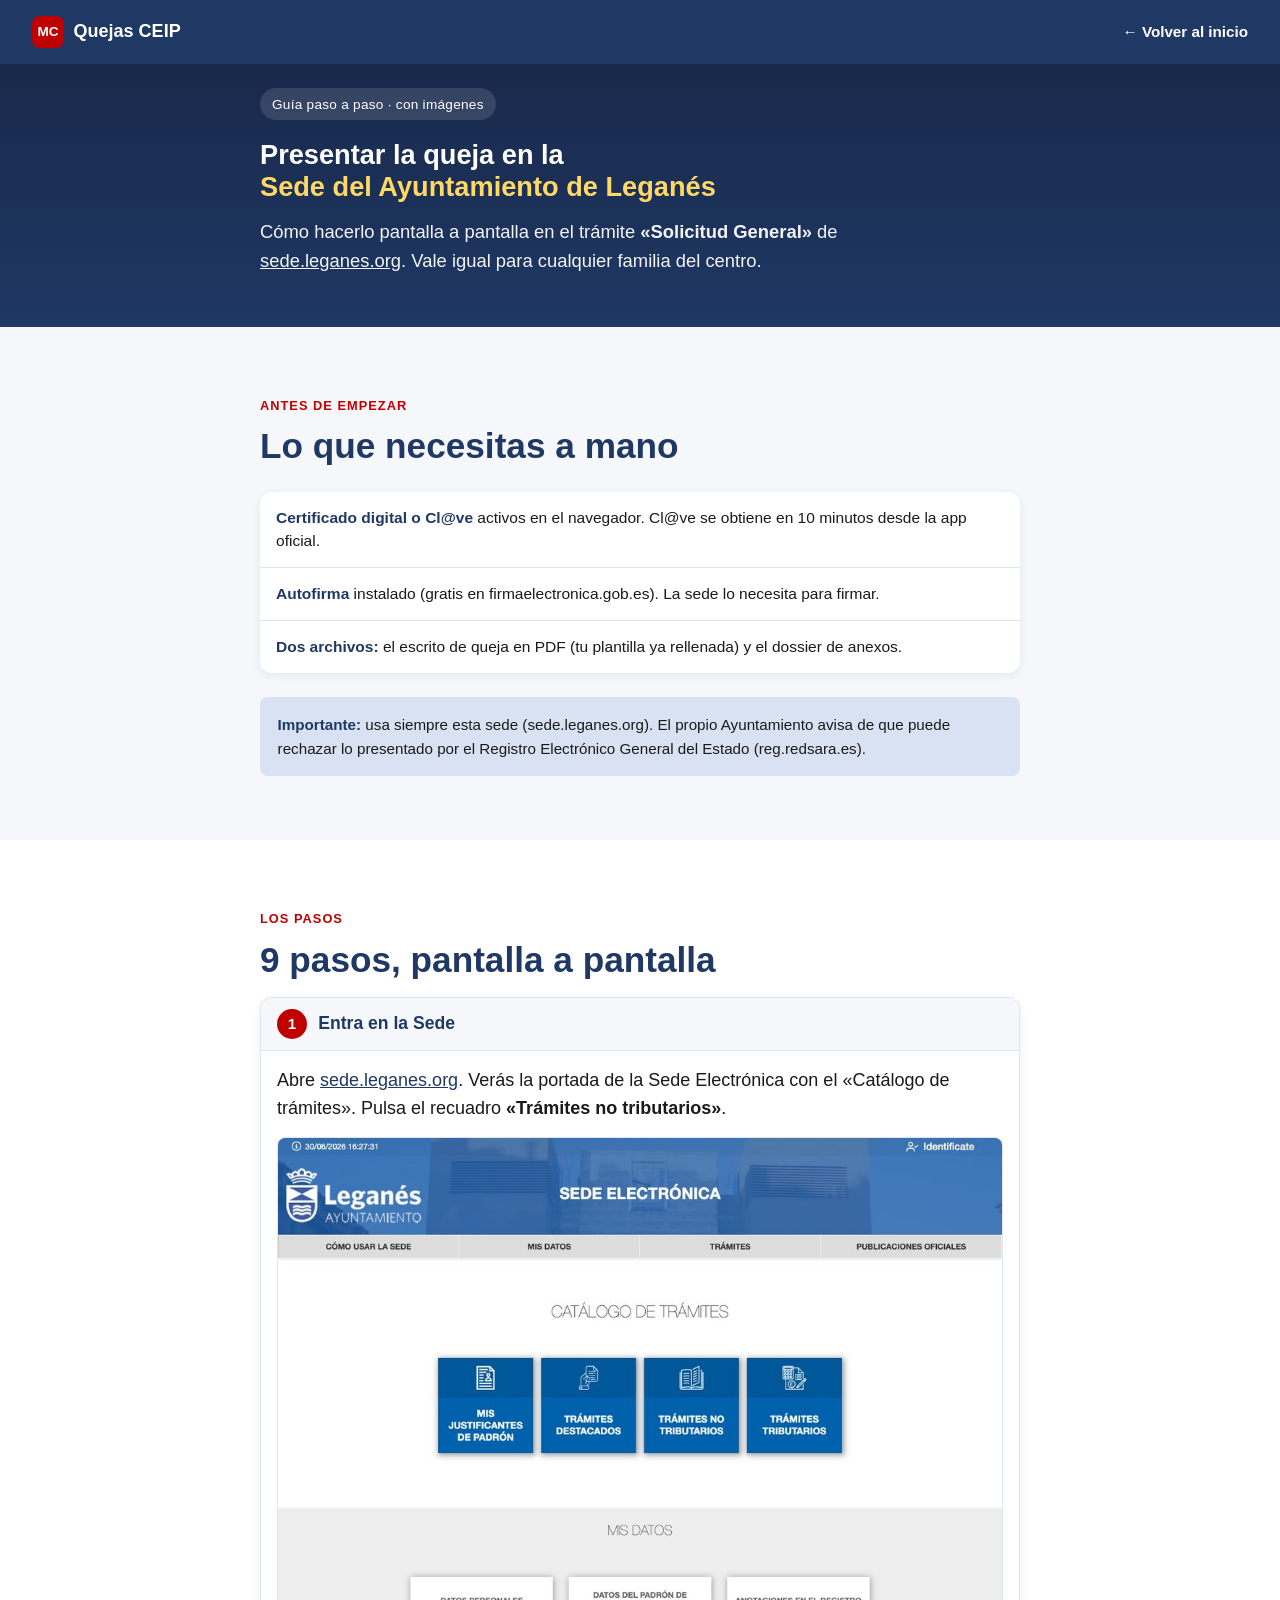
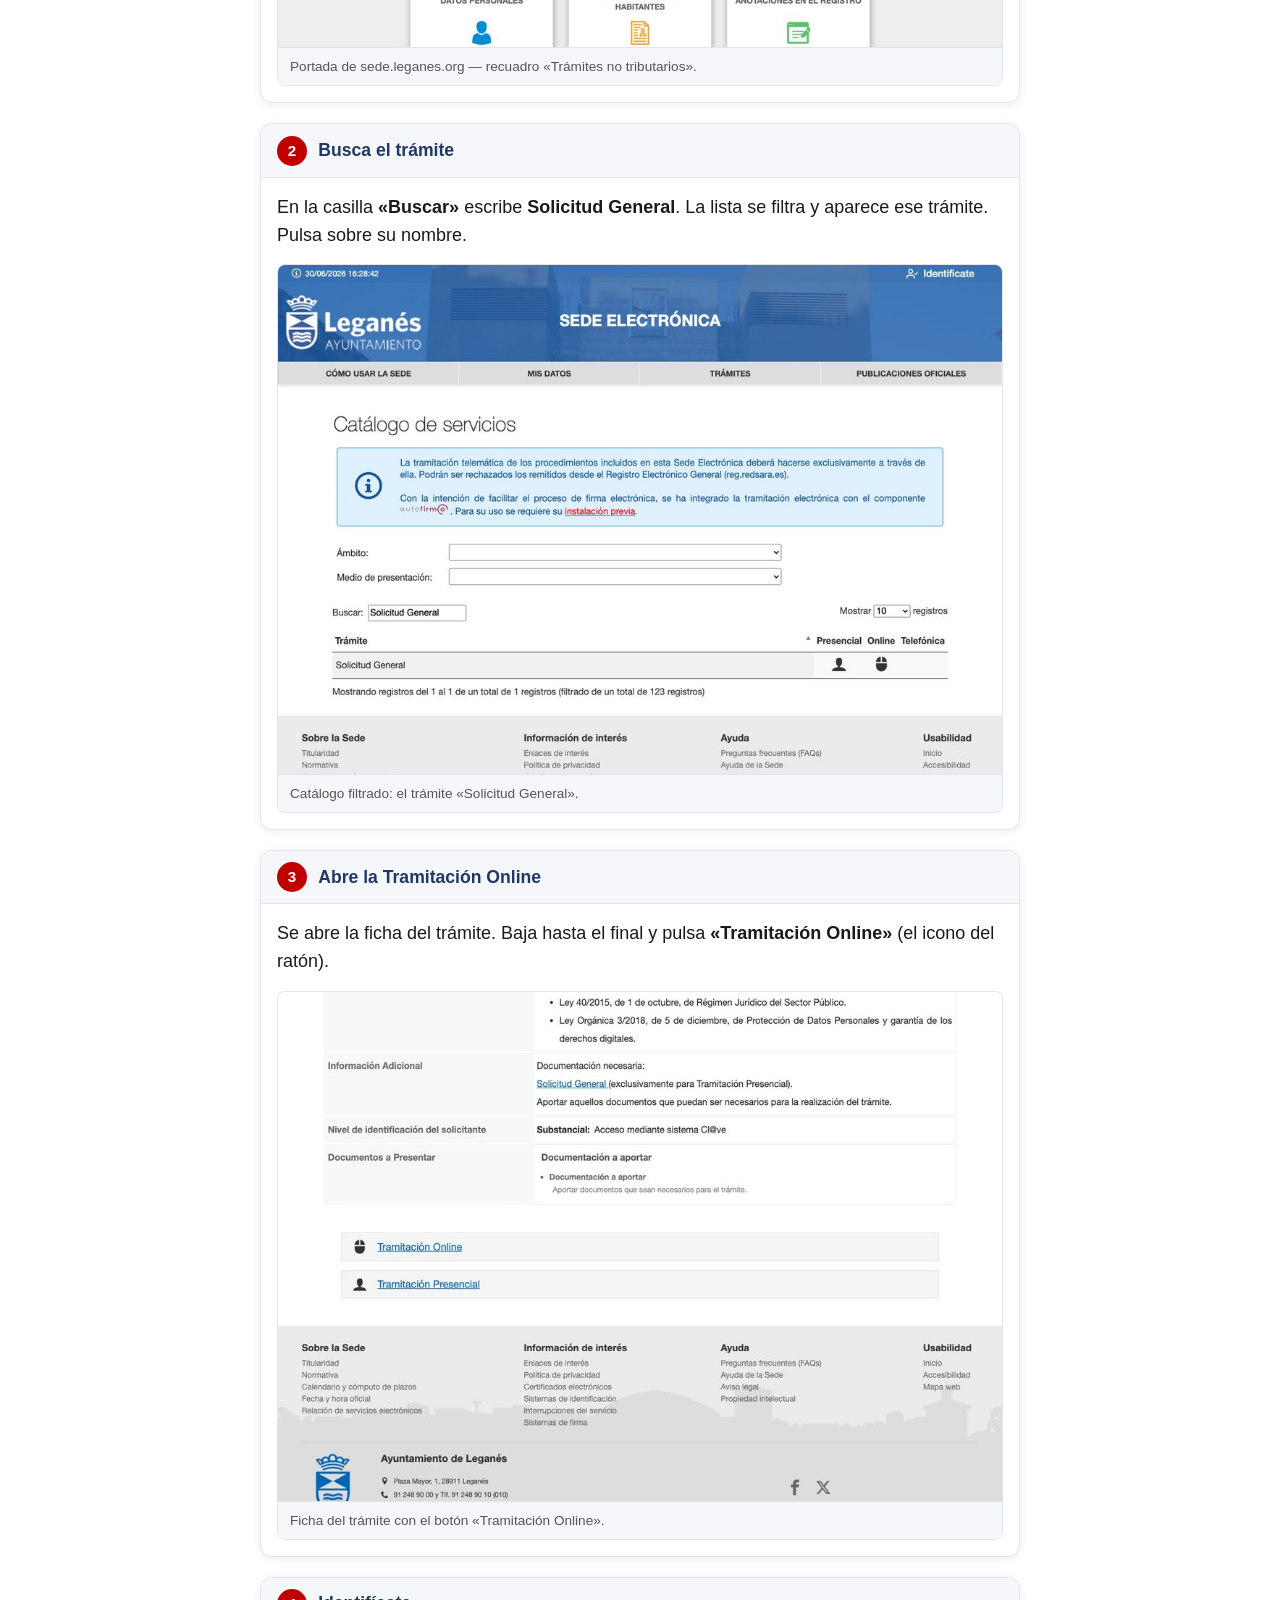
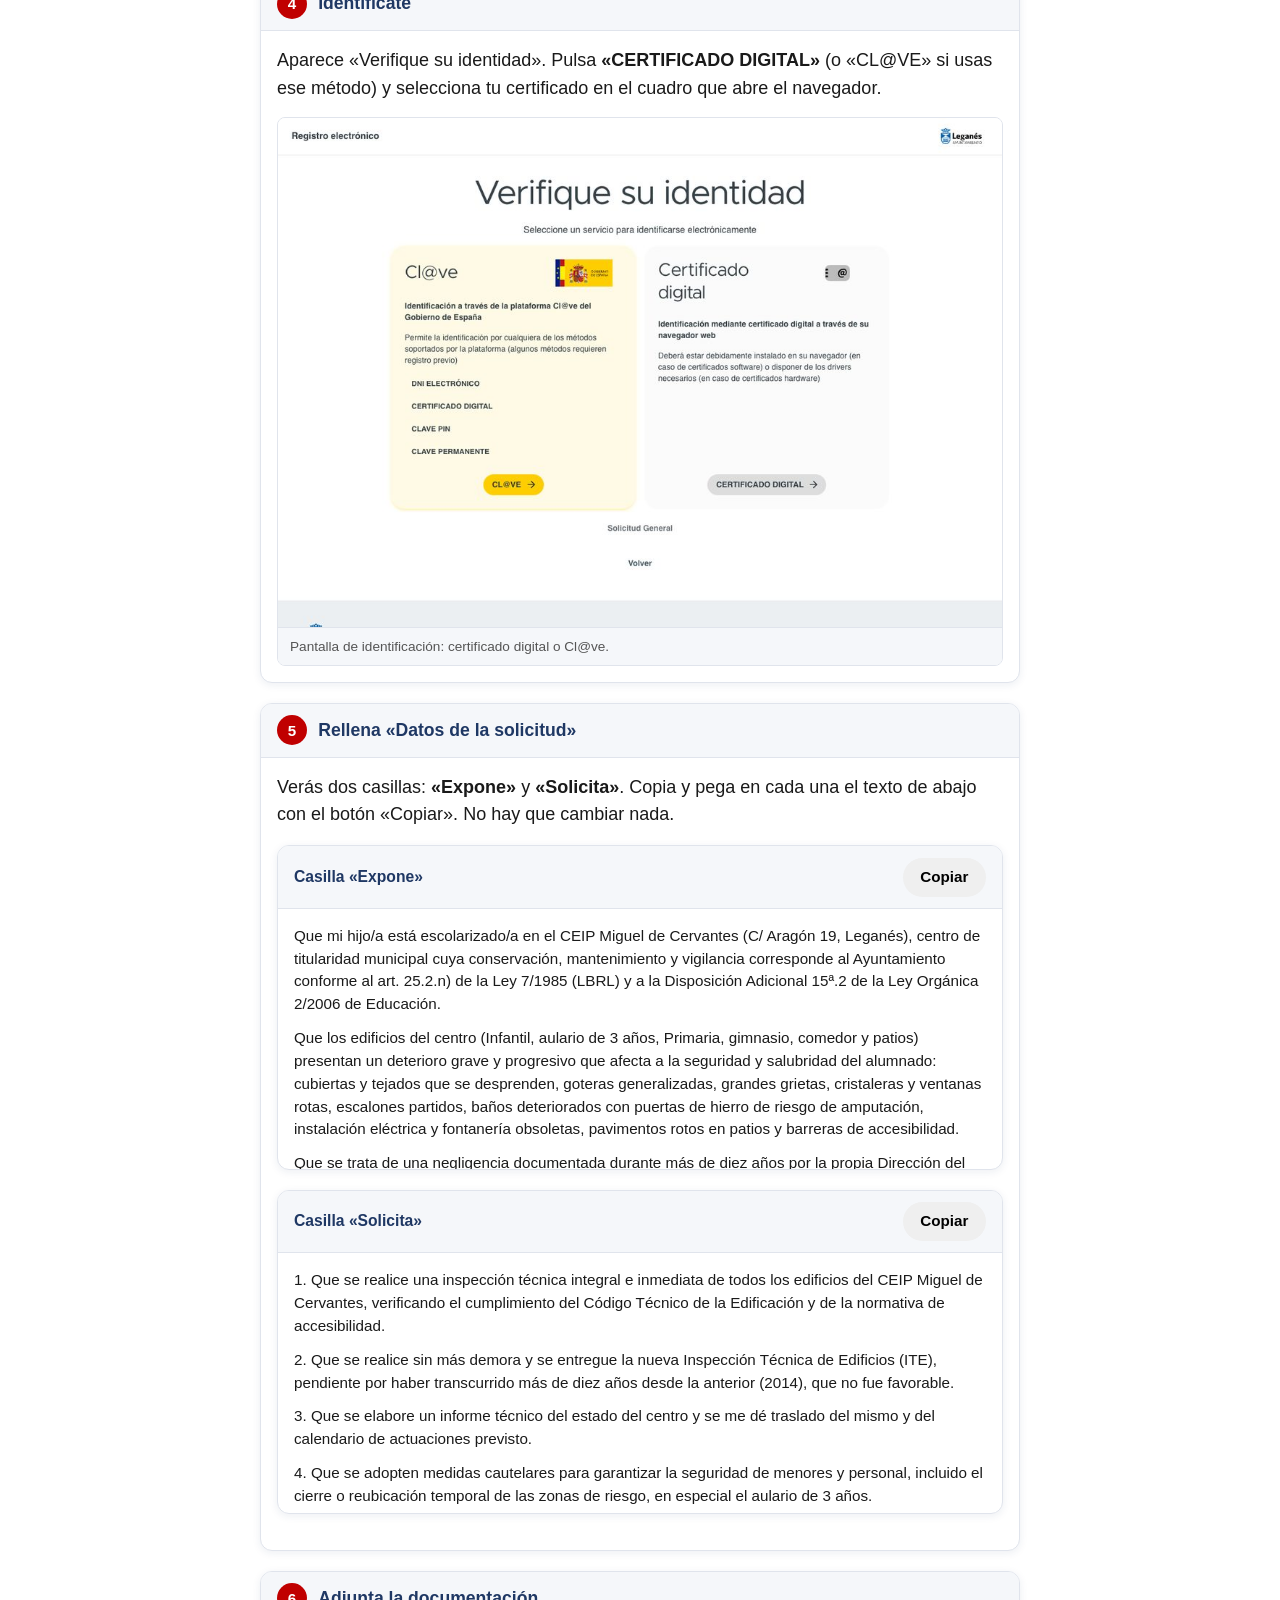
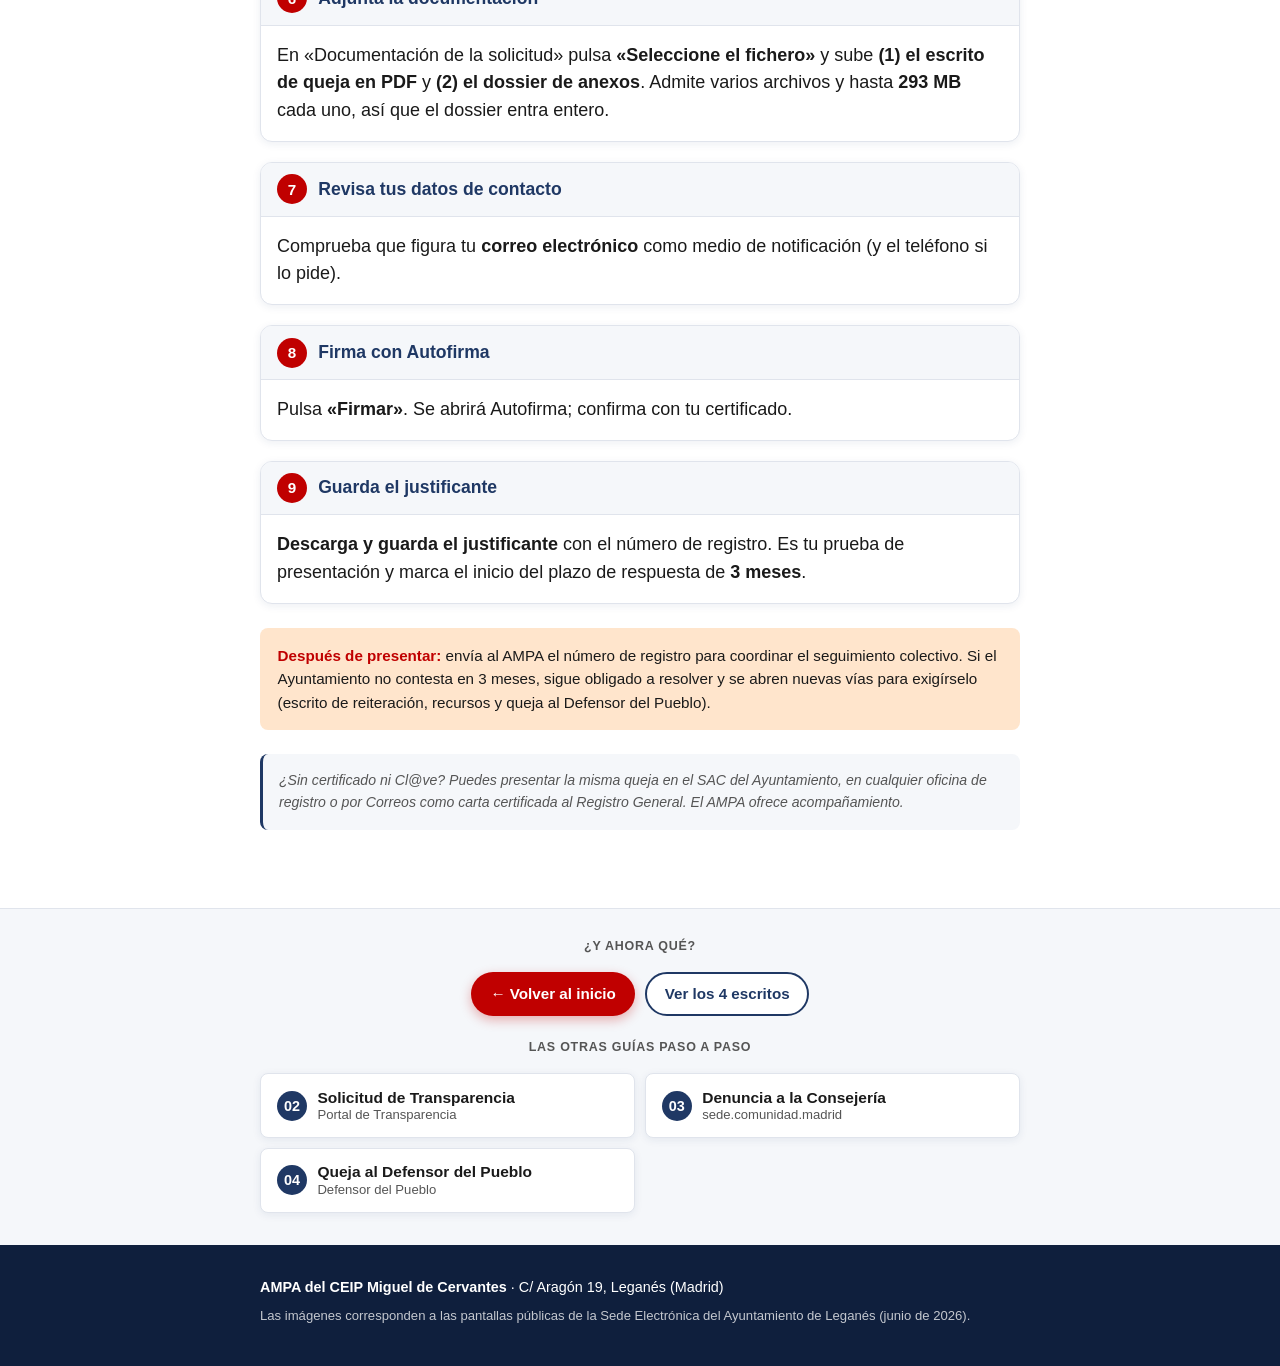
==== commit 8bf9c53b: "Actualiza la web a octubre de 2026: resultados y datos rectificados - Nuevo bloque de resultados tra" ====
--- a/guia-ayuntamiento.html
+++ b/guia-ayuntamiento.html
@@ -69,16 +69,16 @@
     <article class="gstep">
       <div class="gstep__head"><span class="gstep__num">5</span><h3>Rellena «Datos de la solicitud»</h3></div>
       <div class="gstep__body"><p>Verás dos casillas: <strong>«Expone»</strong> y <strong>«Solicita»</strong>. Copia y pega en cada una el texto de abajo con el botón «Copiar». No hay que cambiar nada.</p><div class="copybox"><div class="copybox__head"><h4>Casilla «Expone»</h4><button class="btn btn--small copybtn" data-copy="#g-expone">Copiar</button></div><div class="copybox__text" id="g-expone"><p>Que mi hijo/a está escolarizado/a en el CEIP Miguel de Cervantes (C/ Aragón 19, Leganés), centro de titularidad municipal cuya conservación, mantenimiento y vigilancia corresponde al Ayuntamiento conforme al art. 25.2.n) de la Ley 7/1985 (LBRL) y a la Disposición Adicional 15ª.2 de la Ley Orgánica 2/2006 de Educación.</p>
-<p>Que los edificios del centro (Infantil, aulario de 3 años, Primaria, gimnasio, comedor y patios) presentan un deterioro grave y progresivo que afecta a la seguridad y salubridad del alumnado: cubiertas y tejados que se desprenden, goteras generalizadas, grietas estructurales, cristaleras y ventanas rotas, escalones partidos, baños deteriorados con puertas de hierro de riesgo de amputación, instalación eléctrica y fontanería obsoletas, pavimentos rotos en patios y barreras de accesibilidad.</p>
-<p>Que se trata de una negligencia documentada durante más de diez años por la propia Dirección del centro: informe "Estado de las Instalaciones" (03/03/2016); aprobación municipal de 3,1 millones de euros para su reforma (Junta de Gobierno, 06/11/2017) sin ejecución conocida; solicitud de Inspección Técnica de Edificios por la Dirección (11/06/2021) sin respuesta; memorando de la Dirección por grandes grietas con riesgo de desprendimiento (08/01/2026) y aviso municipal n.º 2026000275 (09/01/2026), a esta fecha sin resolución; y un reciente desprendimiento de material de cubierta que impactó sobre una trabajadora del servicio de limpieza.</p>
+<p>Que los edificios del centro (Infantil, aulario de 3 años, Primaria, gimnasio, comedor y patios) presentan un deterioro grave y progresivo que afecta a la seguridad y salubridad del alumnado: cubiertas y tejados que se desprenden, goteras generalizadas, grandes grietas, cristaleras y ventanas rotas, escalones partidos, baños deteriorados con puertas de hierro de riesgo de amputación, instalación eléctrica y fontanería obsoletas, pavimentos rotos en patios y barreras de accesibilidad.</p>
+<p>Que se trata de una negligencia documentada durante más de diez años por la propia Dirección del centro: informe "Estado de las Instalaciones" (03/03/2016); acuerdo de la Junta de Gobierno Local de 31/10/2017 solicitando a la Comunidad de Madrid incluir en el Programa de Inversión Regional obras en el centro por 3,1 millones de euros, cuya tramitación no continuó; Inspección Técnica de Edificios de 2014 no favorable y sin renovar pese a haber transcurrido más de diez años; memorando de la Dirección por grandes grietas con riesgo de desprendimiento (08/01/2026) y aviso municipal n.º 2026000275 (09/01/2026), tramitado como trabajo de pintura; y un reciente desprendimiento de material de cubierta que impactó sobre una trabajadora del servicio de limpieza.</p>
 <p>Que estos hechos pueden suponer incumplimiento del RD 132/2010, del Código Técnico de la Edificación (RD 314/2006, DB-SE, DB-SI, DB-HS y DB-SUA), de la Ley 31/1995 de Prevención de Riesgos Laborales y de la Ley 8/1993 de la Comunidad de Madrid de Accesibilidad, y que la inacción ante un riesgo conocido y materializado podría generar responsabilidad patrimonial de la Administración (arts. 32 y ss. de la Ley 40/2015).</p>
 <p>Que se acompaña escrito de queja completo y dossier de anexos (informes de la Dirección de 2016 y "Deficiencias Colegio", correo de solicitud de ITE de 2021, memorando de 08/01/2026, comunicación del aviso 2026000275 y reportaje fotográfico de 30/04/2026).</p></div></div><div class="copybox"><div class="copybox__head"><h4>Casilla «Solicita»</h4><button class="btn btn--small copybtn" data-copy="#g-solicita">Copiar</button></div><div class="copybox__text" id="g-solicita"><p>1. Que se realice una inspección técnica integral e inmediata de todos los edificios del CEIP Miguel de Cervantes, verificando el cumplimiento del Código Técnico de la Edificación y de la normativa de accesibilidad.</p>
-<p>2. Que se realice y se entregue la Inspección Técnica de Edificios (ITE) solicitada por la Dirección el 11/06/2021.</p>
+<p>2. Que se realice sin más demora y se entregue la nueva Inspección Técnica de Edificios (ITE), pendiente por haber transcurrido más de diez años desde la anterior (2014), que no fue favorable.</p>
 <p>3. Que se elabore un informe técnico del estado del centro y se me dé traslado del mismo y del calendario de actuaciones previsto.</p>
 <p>4. Que se adopten medidas cautelares para garantizar la seguridad de menores y personal, incluido el cierre o reubicación temporal de las zonas de riesgo, en especial el aulario de 3 años.</p>
-<p>5. Que se resuelva expresamente y se me comunique el estado del aviso n.º 2026000275, abierto el 09/01/2026.</p>
+<p>5. Que se acredite documentalmente la comprobación de que las grietas del aviso n.º 2026000275, cerrado el 24/02/2026 como trabajo de pintura, no afectan a ningún elemento estructural.</p>
 <p>6. Que se proceda a la reparación urgente de todas las deficiencias descritas en el escrito y en los anexos.</p>
-<p>7. Que se informe sobre el destino y la ejecución efectiva del presupuesto de 3,1 millones de euros aprobado en 2017 para la reforma del centro.</p>
+<p>7. Que se informe sobre qué actuación ha seguido o va a seguir ese Ayuntamiento respecto de las obras por 3,1 millones de euros cuya inclusión en el Programa de Inversión Regional acordó solicitar la Junta de Gobierno Local el 31/10/2017.</p>
 <p>8. Que se notifique la resolución expresa en el plazo legal (art. 21 de la Ley 39/2015) por el medio electrónico señalado.</p></div></div></div>
     </article>
     <article class="gstep">
@@ -98,7 +98,7 @@
       <div class="gstep__body"><p><strong>Descarga y guarda el justificante</strong> con el número de registro. Es tu prueba de presentación y marca el inicio del plazo de respuesta de <strong>3 meses</strong>.</p></div>
     </article>
     </div>
-    <div class="info-callout info-callout--accent" style="margin-top:1.5rem"><strong>Después de presentar:</strong> envía al AMPA el número de registro para coordinar el seguimiento colectivo. Si el Ayuntamiento no contesta en 3 meses, el silencio es desestimatorio y se abren nuevas vías (recurso de reposición, contencioso por inactividad).</div>
+    <div class="info-callout info-callout--accent" style="margin-top:1.5rem"><strong>Después de presentar:</strong> envía al AMPA el número de registro para coordinar el seguimiento colectivo. Si el Ayuntamiento no contesta en 3 meses, sigue obligado a resolver y se abren nuevas vías para exigírselo (escrito de reiteración, recursos y queja al Defensor del Pueblo).</div>
     <p class="footnote">¿Sin certificado ni Cl@ve? Puedes presentar la misma queja en el SAC del Ayuntamiento, en cualquier oficina de registro o por Correos como carta certificada al Registro General. El AMPA ofrece acompañamiento.</p>
   </div>
 </section>
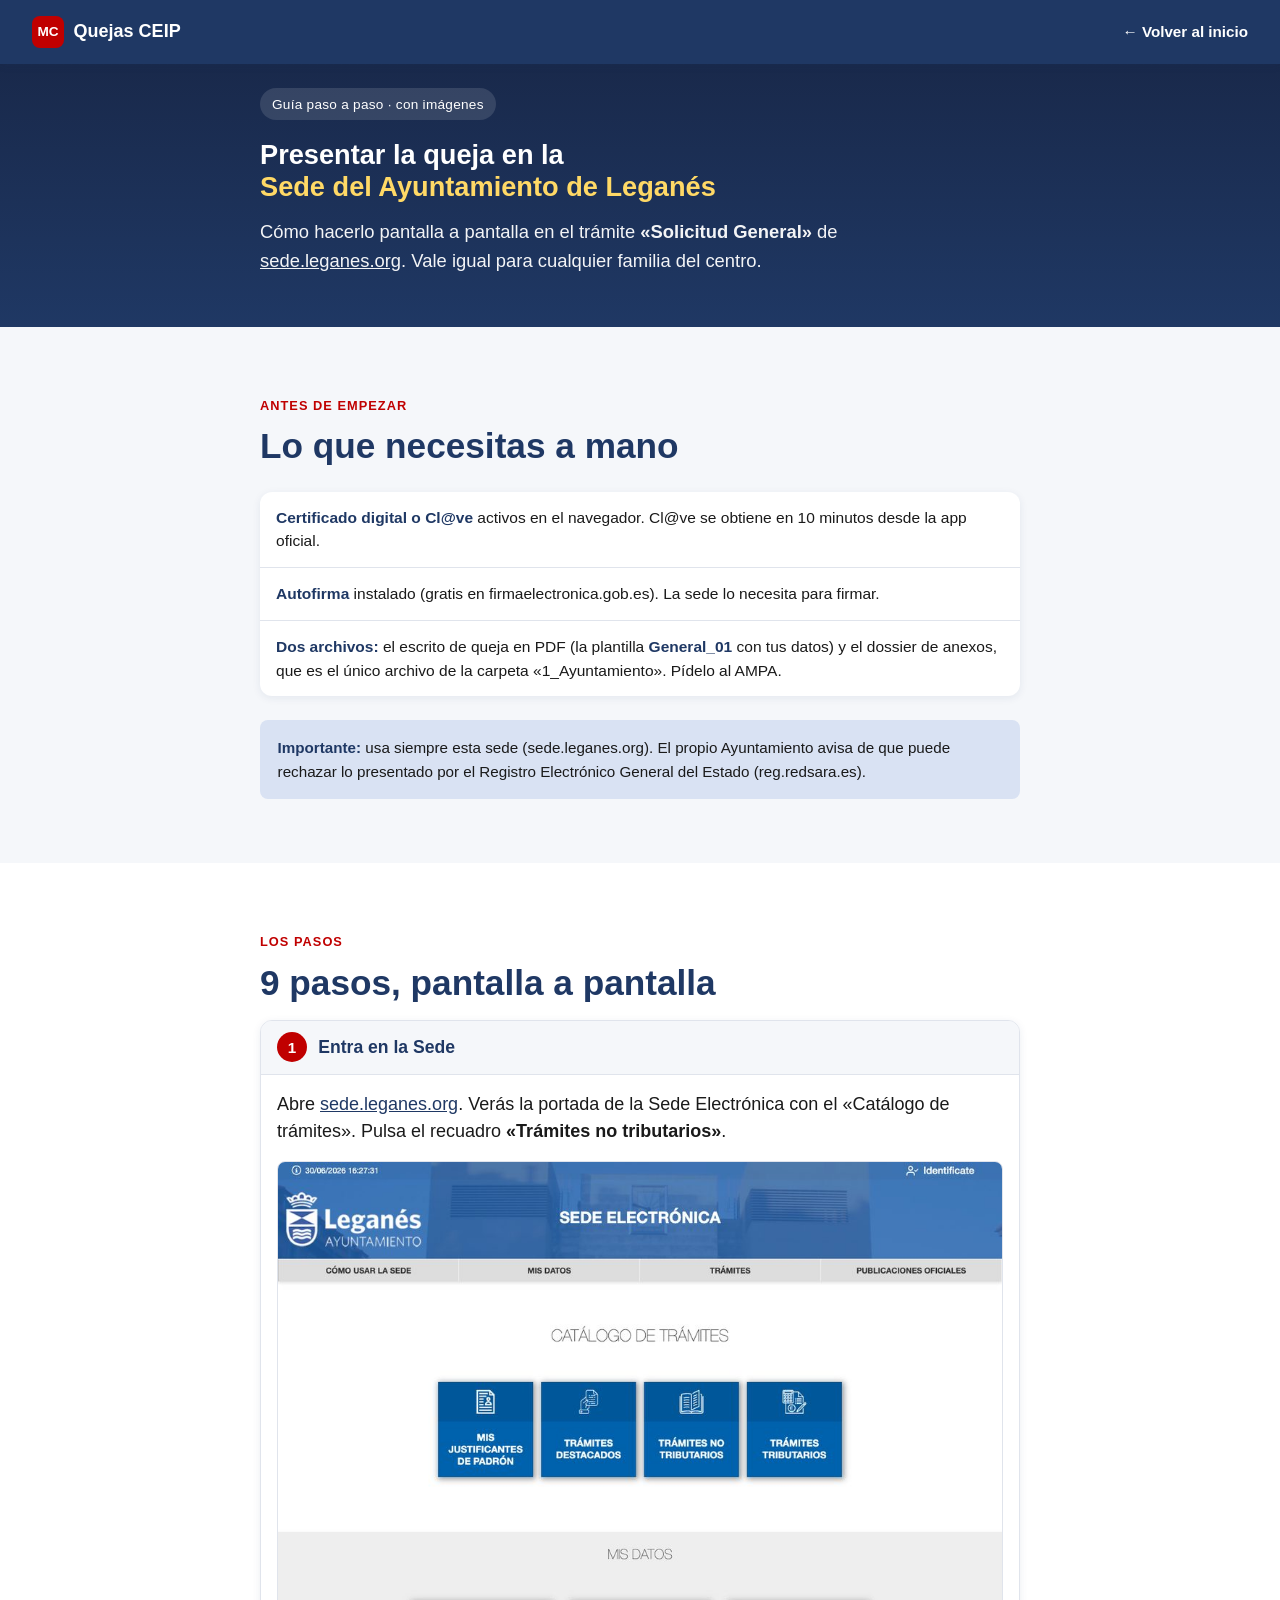
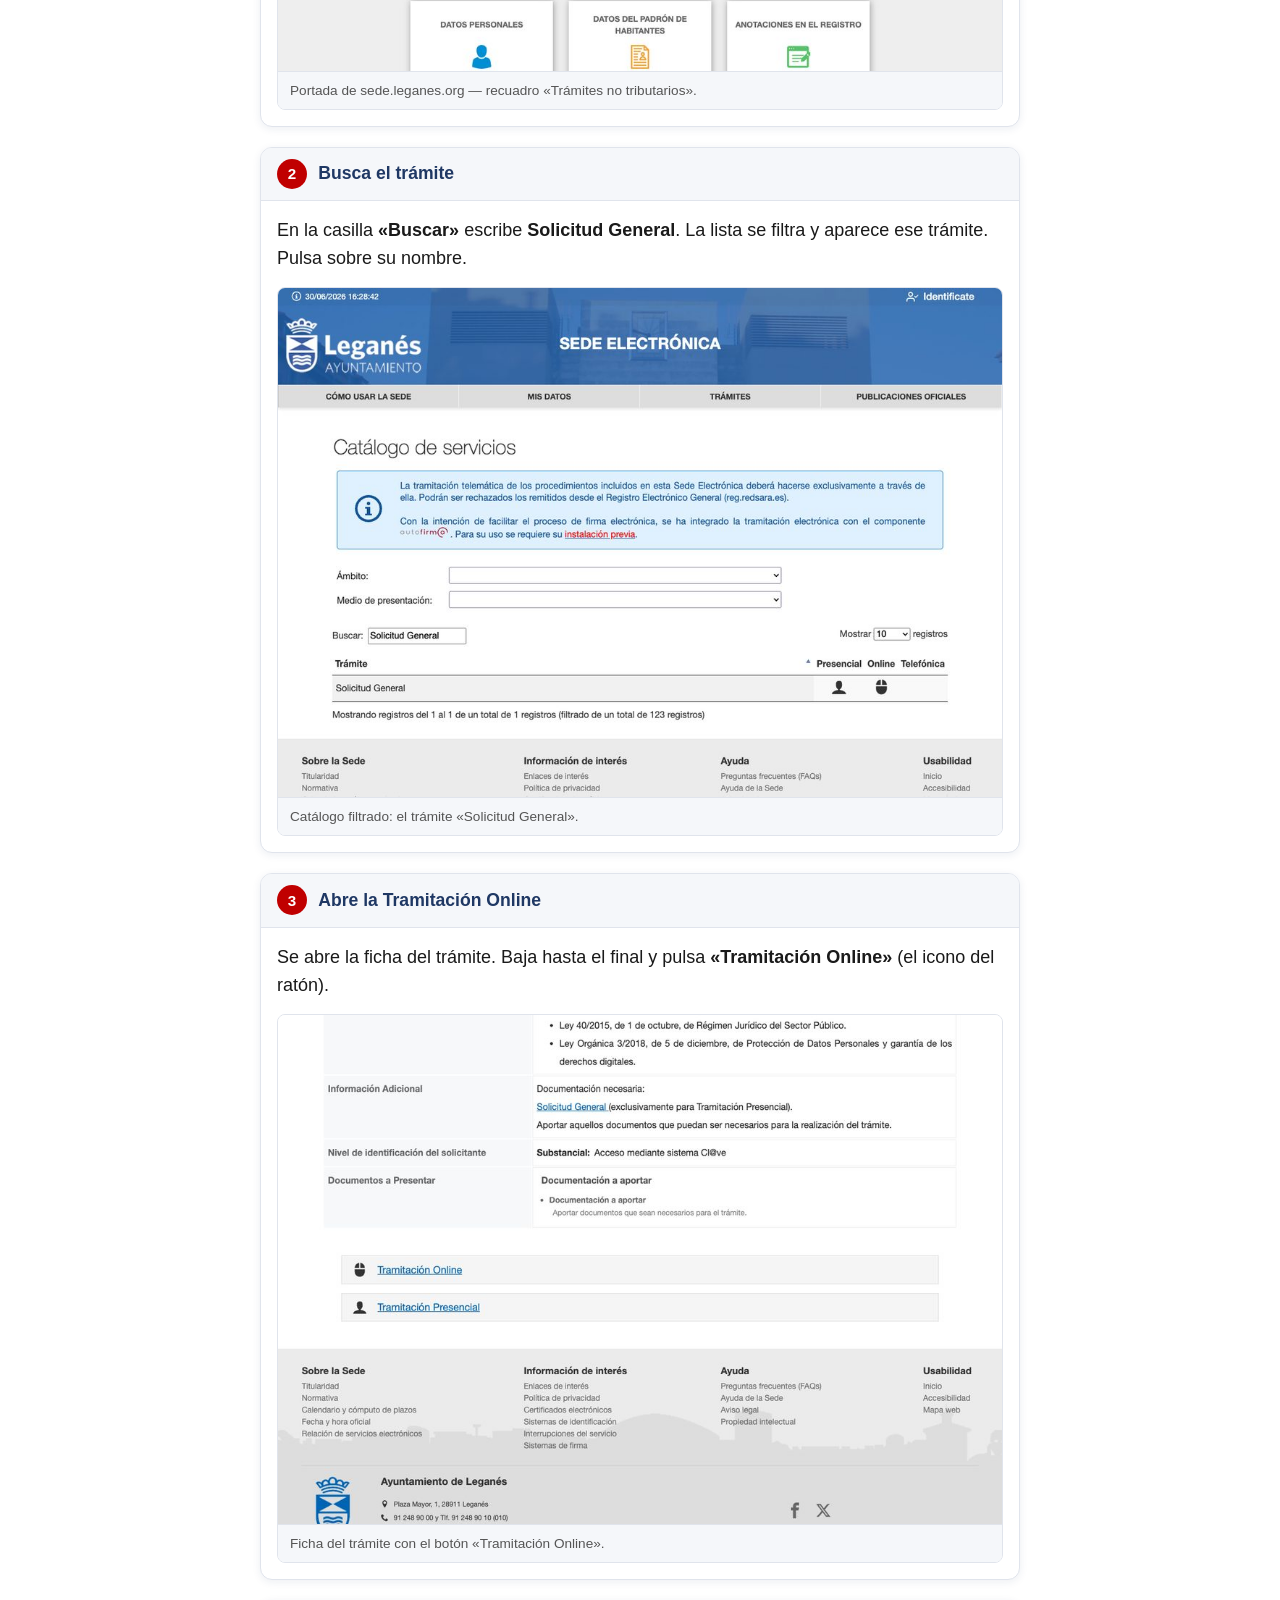
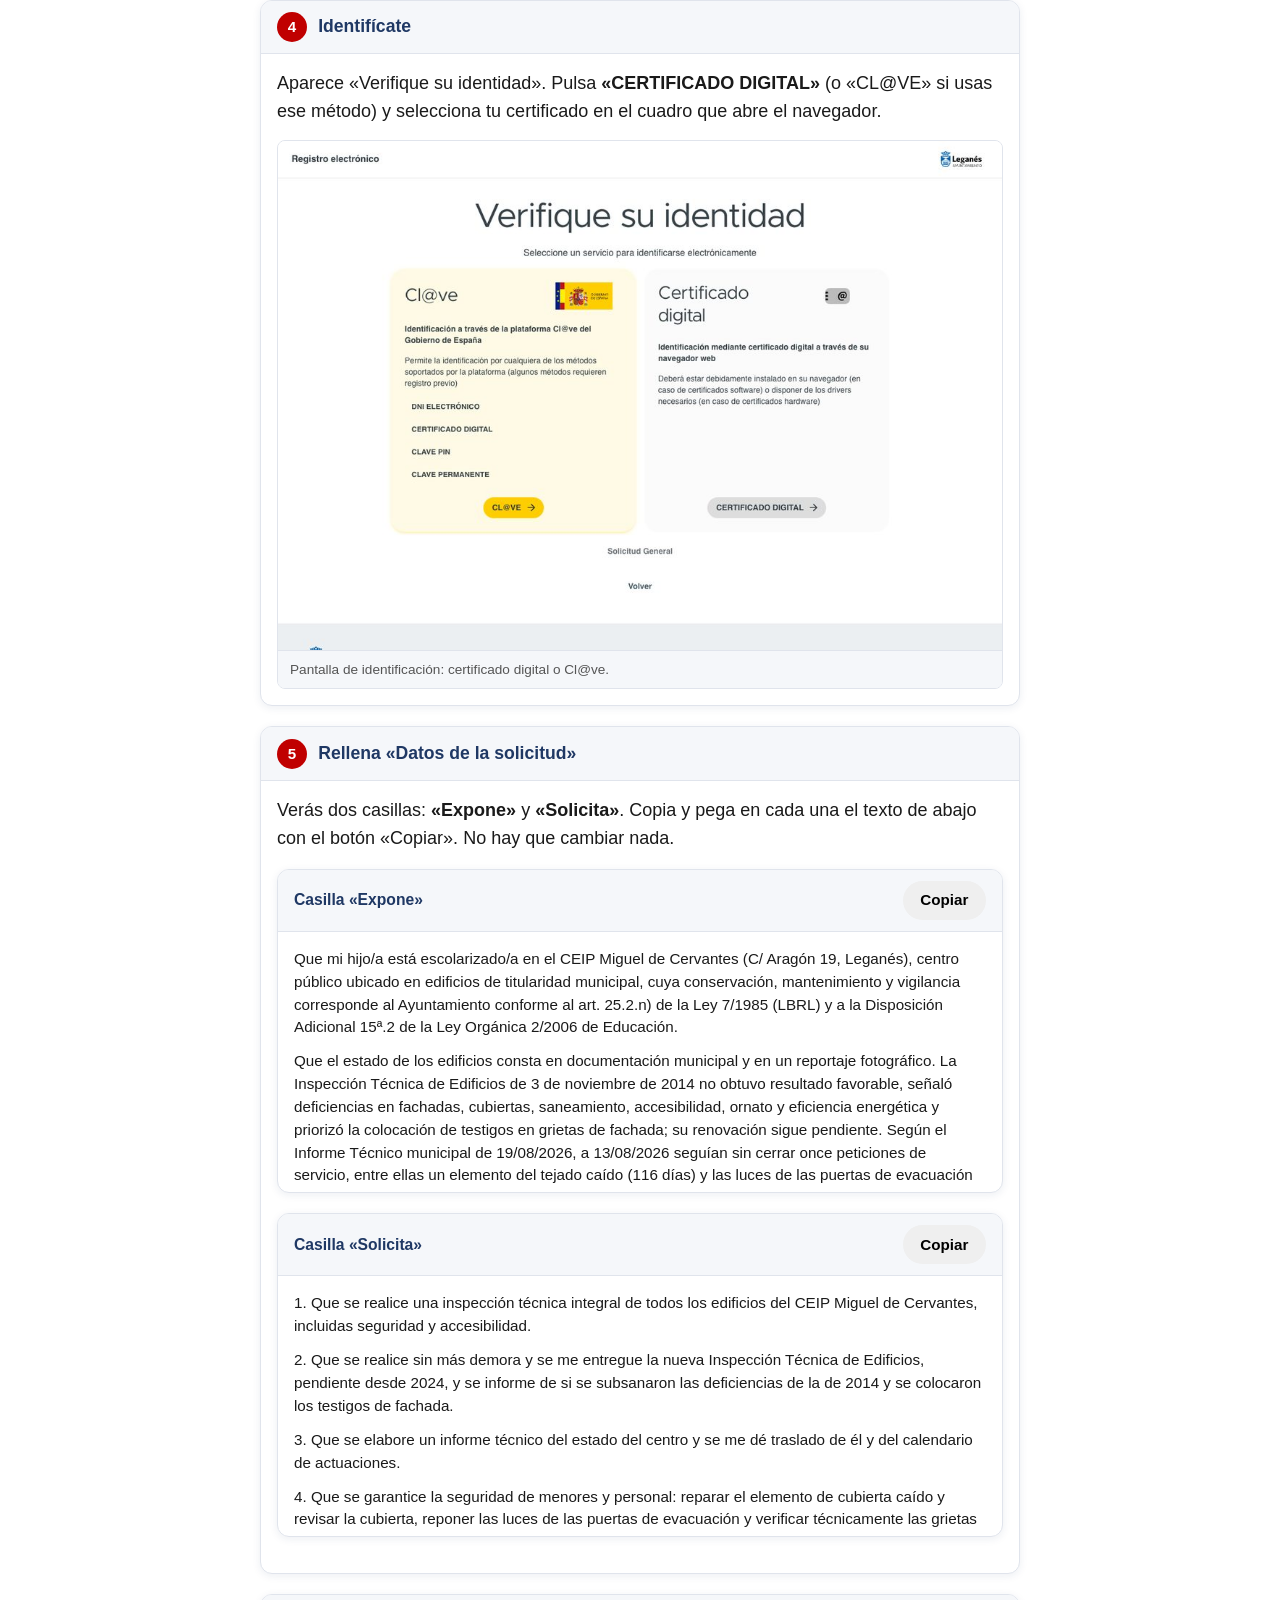
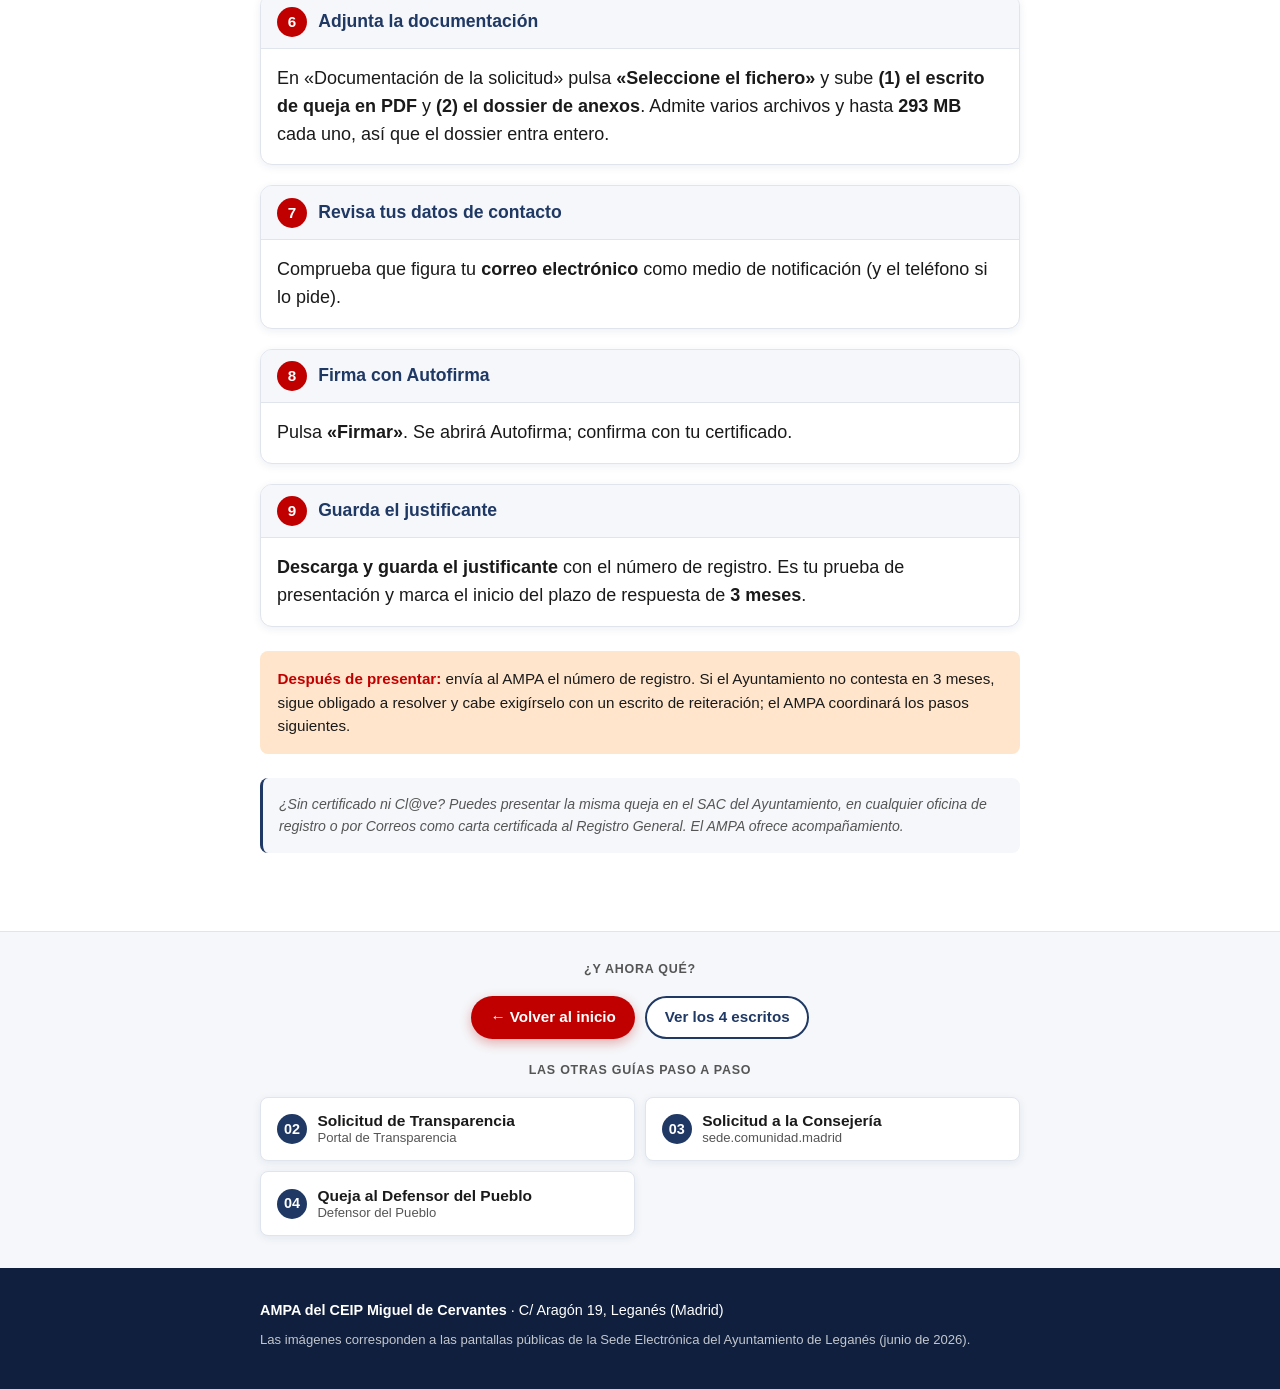
==== commit 4563b65e: "Revisión independiente: textos corregidos, paquete único, sin CSV" ====
--- a/guia-ayuntamiento.html
+++ b/guia-ayuntamiento.html
@@ -35,7 +35,7 @@
     <ul class="defs">
       <li><strong>Certificado digital o Cl@ve</strong> activos en el navegador. Cl@ve se obtiene en 10 minutos desde la app oficial.</li>
       <li><strong>Autofirma</strong> instalado (gratis en firmaelectronica.gob.es). La sede lo necesita para firmar.</li>
-      <li><strong>Dos archivos:</strong> el escrito de queja en PDF (tu plantilla ya rellenada) y el dossier de anexos.</li>
+      <li><strong>Dos archivos:</strong> el escrito de queja en PDF (la plantilla <strong>General_01</strong> con tus datos) y el dossier de anexos, que es el único archivo de la carpeta «1_Ayuntamiento». Pídelo al AMPA.</li>
     </ul>
     <div class="info-callout"><strong>Importante:</strong> usa siempre esta sede (sede.leganes.org). El propio Ayuntamiento avisa de que puede rechazar lo presentado por el Registro Electrónico General del Estado (reg.redsara.es).</div>
   </div>
@@ -68,18 +68,18 @@
     </article>
     <article class="gstep">
       <div class="gstep__head"><span class="gstep__num">5</span><h3>Rellena «Datos de la solicitud»</h3></div>
-      <div class="gstep__body"><p>Verás dos casillas: <strong>«Expone»</strong> y <strong>«Solicita»</strong>. Copia y pega en cada una el texto de abajo con el botón «Copiar». No hay que cambiar nada.</p><div class="copybox"><div class="copybox__head"><h4>Casilla «Expone»</h4><button class="btn btn--small copybtn" data-copy="#g-expone">Copiar</button></div><div class="copybox__text" id="g-expone"><p>Que mi hijo/a está escolarizado/a en el CEIP Miguel de Cervantes (C/ Aragón 19, Leganés), centro de titularidad municipal cuya conservación, mantenimiento y vigilancia corresponde al Ayuntamiento conforme al art. 25.2.n) de la Ley 7/1985 (LBRL) y a la Disposición Adicional 15ª.2 de la Ley Orgánica 2/2006 de Educación.</p>
-<p>Que los edificios del centro (Infantil, aulario de 3 años, Primaria, gimnasio, comedor y patios) presentan un deterioro grave y progresivo que afecta a la seguridad y salubridad del alumnado: cubiertas y tejados que se desprenden, goteras generalizadas, grandes grietas, cristaleras y ventanas rotas, escalones partidos, baños deteriorados con puertas de hierro de riesgo de amputación, instalación eléctrica y fontanería obsoletas, pavimentos rotos en patios y barreras de accesibilidad.</p>
-<p>Que se trata de una negligencia documentada durante más de diez años por la propia Dirección del centro: informe "Estado de las Instalaciones" (03/03/2016); acuerdo de la Junta de Gobierno Local de 31/10/2017 solicitando a la Comunidad de Madrid incluir en el Programa de Inversión Regional obras en el centro por 3,1 millones de euros, cuya tramitación no continuó; Inspección Técnica de Edificios de 2014 no favorable y sin renovar pese a haber transcurrido más de diez años; memorando de la Dirección por grandes grietas con riesgo de desprendimiento (08/01/2026) y aviso municipal n.º 2026000275 (09/01/2026), tramitado como trabajo de pintura; y un reciente desprendimiento de material de cubierta que impactó sobre una trabajadora del servicio de limpieza.</p>
-<p>Que estos hechos pueden suponer incumplimiento del RD 132/2010, del Código Técnico de la Edificación (RD 314/2006, DB-SE, DB-SI, DB-HS y DB-SUA), de la Ley 31/1995 de Prevención de Riesgos Laborales y de la Ley 8/1993 de la Comunidad de Madrid de Accesibilidad, y que la inacción ante un riesgo conocido y materializado podría generar responsabilidad patrimonial de la Administración (arts. 32 y ss. de la Ley 40/2015).</p>
-<p>Que se acompaña escrito de queja completo y dossier de anexos (informes de la Dirección de 2016 y "Deficiencias Colegio", correo de solicitud de ITE de 2021, memorando de 08/01/2026, comunicación del aviso 2026000275 y reportaje fotográfico de 30/04/2026).</p></div></div><div class="copybox"><div class="copybox__head"><h4>Casilla «Solicita»</h4><button class="btn btn--small copybtn" data-copy="#g-solicita">Copiar</button></div><div class="copybox__text" id="g-solicita"><p>1. Que se realice una inspección técnica integral e inmediata de todos los edificios del CEIP Miguel de Cervantes, verificando el cumplimiento del Código Técnico de la Edificación y de la normativa de accesibilidad.</p>
-<p>2. Que se realice sin más demora y se entregue la nueva Inspección Técnica de Edificios (ITE), pendiente por haber transcurrido más de diez años desde la anterior (2014), que no fue favorable.</p>
-<p>3. Que se elabore un informe técnico del estado del centro y se me dé traslado del mismo y del calendario de actuaciones previsto.</p>
-<p>4. Que se adopten medidas cautelares para garantizar la seguridad de menores y personal, incluido el cierre o reubicación temporal de las zonas de riesgo, en especial el aulario de 3 años.</p>
-<p>5. Que se acredite documentalmente la comprobación de que las grietas del aviso n.º 2026000275, cerrado el 24/02/2026 como trabajo de pintura, no afectan a ningún elemento estructural.</p>
-<p>6. Que se proceda a la reparación urgente de todas las deficiencias descritas en el escrito y en los anexos.</p>
-<p>7. Que se informe sobre qué actuación ha seguido o va a seguir ese Ayuntamiento respecto de las obras por 3,1 millones de euros cuya inclusión en el Programa de Inversión Regional acordó solicitar la Junta de Gobierno Local el 31/10/2017.</p>
-<p>8. Que se notifique la resolución expresa en el plazo legal (art. 21 de la Ley 39/2015) por el medio electrónico señalado.</p></div></div></div>
+      <div class="gstep__body"><p>Verás dos casillas: <strong>«Expone»</strong> y <strong>«Solicita»</strong>. Copia y pega en cada una el texto de abajo con el botón «Copiar». No hay que cambiar nada.</p><div class="copybox"><div class="copybox__head"><h4>Casilla «Expone»</h4><button class="btn btn--small copybtn" data-copy="#g-expone">Copiar</button></div><div class="copybox__text" id="g-expone"><p>Que mi hijo/a está escolarizado/a en el CEIP Miguel de Cervantes (C/ Aragón 19, Leganés), centro público ubicado en edificios de titularidad municipal, cuya conservación, mantenimiento y vigilancia corresponde al Ayuntamiento conforme al art. 25.2.n) de la Ley 7/1985 (LBRL) y a la Disposición Adicional 15ª.2 de la Ley Orgánica 2/2006 de Educación.</p>
+<p>Que el estado de los edificios consta en documentación municipal y en un reportaje fotográfico. La Inspección Técnica de Edificios de 3 de noviembre de 2014 no obtuvo resultado favorable, señaló deficiencias en fachadas, cubiertas, saneamiento, accesibilidad, ornato y eficiencia energética y priorizó la colocación de testigos en grietas de fachada; su renovación sigue pendiente. Según el Informe Técnico municipal de 19/08/2026, a 13/08/2026 seguían sin cerrar once peticiones de servicio, entre ellas un elemento del tejado caído (116 días) y las luces de las puertas de evacuación (101 días). El reportaje de 30/04/2026 (80 fotografías) muestra grietas, humedades, cubierta con material desplazado y aseos deteriorados.</p>
+<p>Que la situación viene de lejos: la Dirección del centro la describió por escrito en 2016; el 31/10/2017 la Junta de Gobierno Local acordó solicitar a la Comunidad de Madrid obras de conservación y mantenimiento del centro por 3,1 millones de euros, cuya tramitación no continuó; y el aviso municipal n.º 2026000275 por grandes grietas en el edificio de 3 años (09/01/2026) se asignó, según el citado Informe, al taller de pintura con urgencia «normal» y se cerró el 24/02/2026 sin documento de la comprobación estructural que el Informe afirma.</p>
+<p>Que estos hechos pueden suponer el incumplimiento del deber municipal de conservación y afectar a la seguridad, salubridad y accesibilidad exigibles a un centro docente (art. 3.2 del RD 132/2010), y que la falta de actuación ante un riesgo conocido podría generar responsabilidad patrimonial (arts. 32 y ss. de la Ley 40/2015).</p>
+<p>Que se acompaña escrito de queja completo y dossier de anexos.</p></div></div><div class="copybox"><div class="copybox__head"><h4>Casilla «Solicita»</h4><button class="btn btn--small copybtn" data-copy="#g-solicita">Copiar</button></div><div class="copybox__text" id="g-solicita"><p>1. Que se realice una inspección técnica integral de todos los edificios del CEIP Miguel de Cervantes, incluidas seguridad y accesibilidad.</p>
+<p>2. Que se realice sin más demora y se me entregue la nueva Inspección Técnica de Edificios, pendiente desde 2024, y se informe de si se subsanaron las deficiencias de la de 2014 y se colocaron los testigos de fachada.</p>
+<p>3. Que se elabore un informe técnico del estado del centro y se me dé traslado de él y del calendario de actuaciones.</p>
+<p>4. Que se garantice la seguridad de menores y personal: reparar el elemento de cubierta caído y revisar la cubierta, reponer las luces de las puertas de evacuación y verificar técnicamente las grietas del aulario de 3 años.</p>
+<p>5. Que se acredite documentalmente —quién, cuándo y cómo— la comprobación de que las grietas del aviso n.º 2026000275 no afectaban a elementos estructurales.</p>
+<p>6. Que se reparen las deficiencias que resultan del escrito y sus anexos, y que las que ese Ayuntamiento considere ajenas a su competencia las identifique y las remita a la Consejería de Educación (art. 14.1 Ley 40/2015).</p>
+<p>7. Que se informe sobre qué se ha hecho o se va a hacer respecto de las obras por 3,1 millones de euros cuya alta en el Programa de Inversión Regional se acordó solicitar el 31/10/2017.</p>
+<p>8. Que se notifique la resolución expresa en plazo (art. 21 de la Ley 39/2015) por medio electrónico.</p></div></div></div>
     </article>
     <article class="gstep">
       <div class="gstep__head"><span class="gstep__num">6</span><h3>Adjunta la documentación</h3></div>
@@ -98,7 +98,7 @@
       <div class="gstep__body"><p><strong>Descarga y guarda el justificante</strong> con el número de registro. Es tu prueba de presentación y marca el inicio del plazo de respuesta de <strong>3 meses</strong>.</p></div>
     </article>
     </div>
-    <div class="info-callout info-callout--accent" style="margin-top:1.5rem"><strong>Después de presentar:</strong> envía al AMPA el número de registro para coordinar el seguimiento colectivo. Si el Ayuntamiento no contesta en 3 meses, sigue obligado a resolver y se abren nuevas vías para exigírselo (escrito de reiteración, recursos y queja al Defensor del Pueblo).</div>
+    <div class="info-callout info-callout--accent" style="margin-top:1.5rem"><strong>Después de presentar:</strong> envía al AMPA el número de registro. Si el Ayuntamiento no contesta en 3 meses, sigue obligado a resolver y cabe exigírselo con un escrito de reiteración; el AMPA coordinará los pasos siguientes.</div>
     <p class="footnote">¿Sin certificado ni Cl@ve? Puedes presentar la misma queja en el SAC del Ayuntamiento, en cualquier oficina de registro o por Correos como carta certificada al Registro General. El AMPA ofrece acompañamiento.</p>
   </div>
 </section>
@@ -114,7 +114,7 @@
     <span class="guidenav__eyebrow">Las otras guías paso a paso</span>
     <div class="guidenav__grid">
         <a class="guidenav__card" href="guia-transparencia.html"><span class="gn__num">02</span><span class="gn__t">Solicitud de Transparencia<small>Portal de Transparencia</small></span></a>
-        <a class="guidenav__card" href="guia-consejeria.html"><span class="gn__num">03</span><span class="gn__t">Denuncia a la Consejería<small>sede.comunidad.madrid</small></span></a>
+        <a class="guidenav__card" href="guia-consejeria.html"><span class="gn__num">03</span><span class="gn__t">Solicitud a la Consejería<small>sede.comunidad.madrid</small></span></a>
         <a class="guidenav__card" href="guia-defensor.html"><span class="gn__num">04</span><span class="gn__t">Queja al Defensor del Pueblo<small>Defensor del Pueblo</small></span></a>
     </div>
   </div>
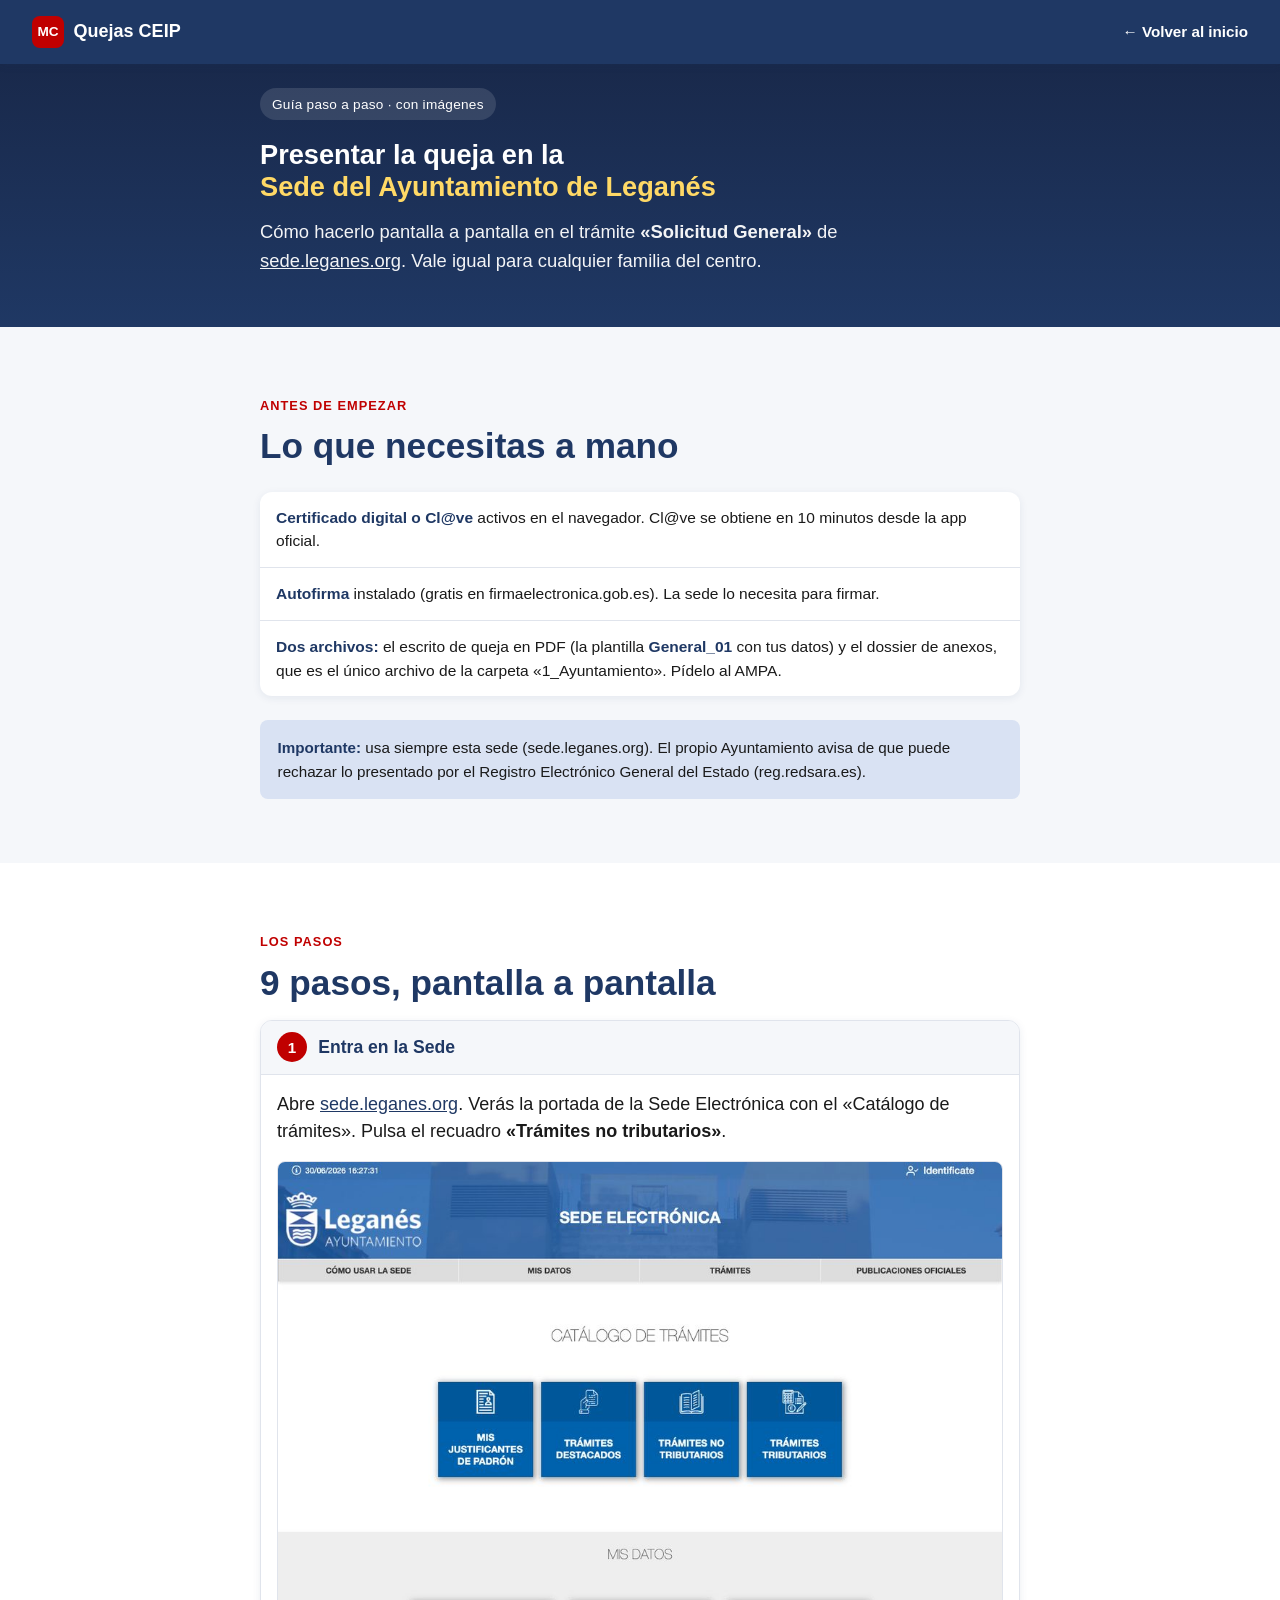
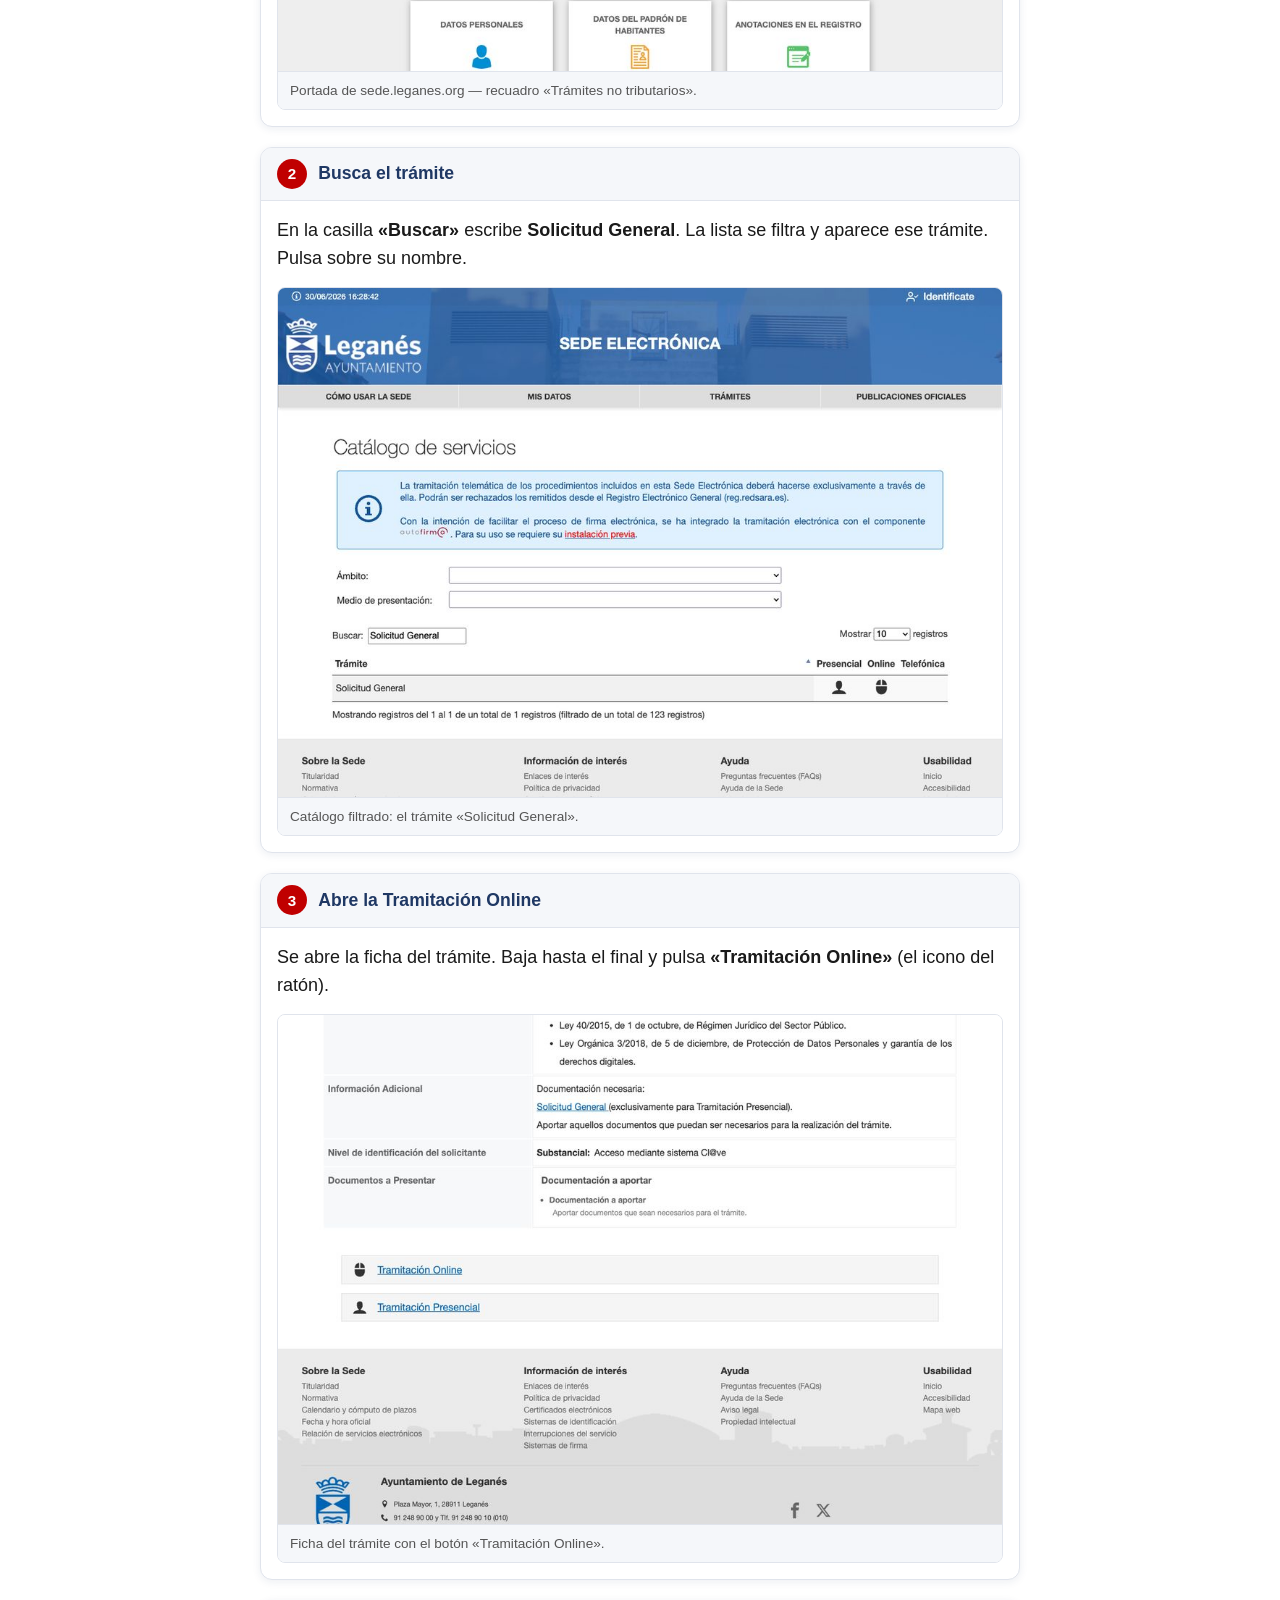
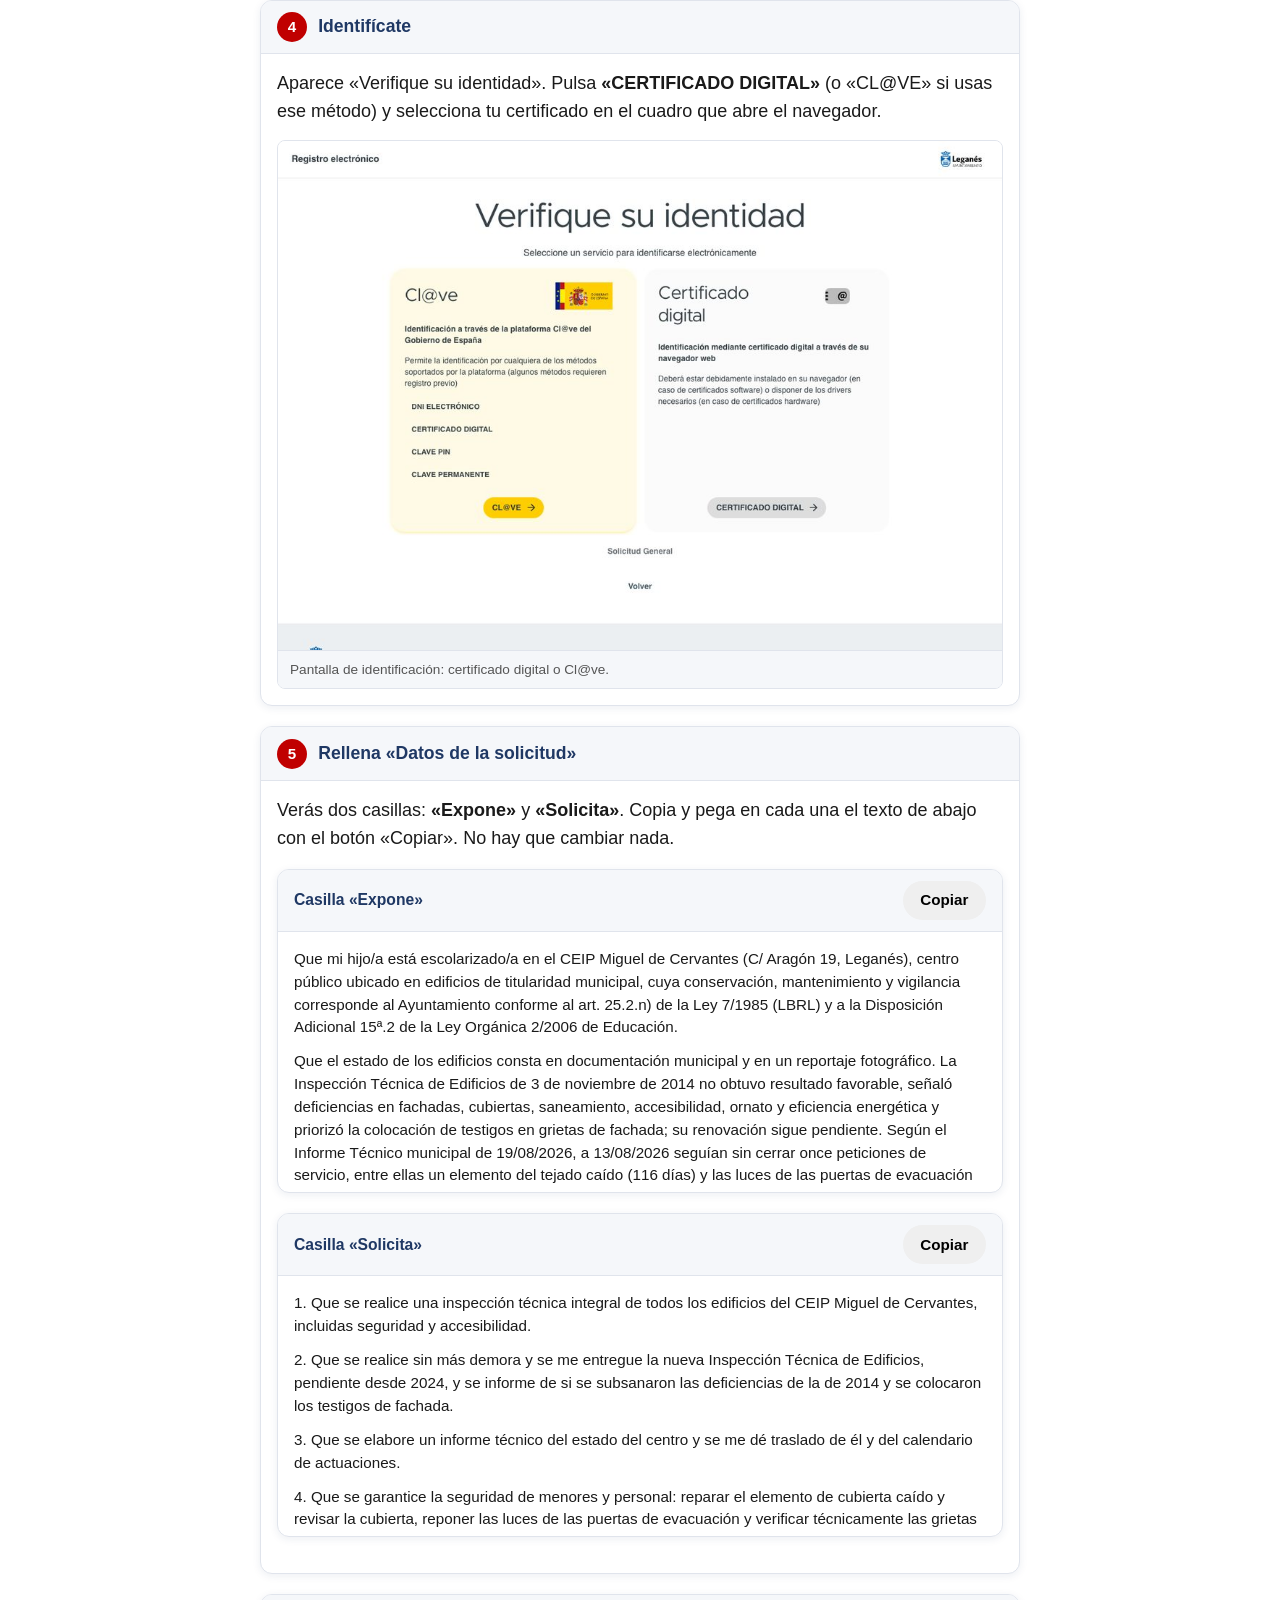
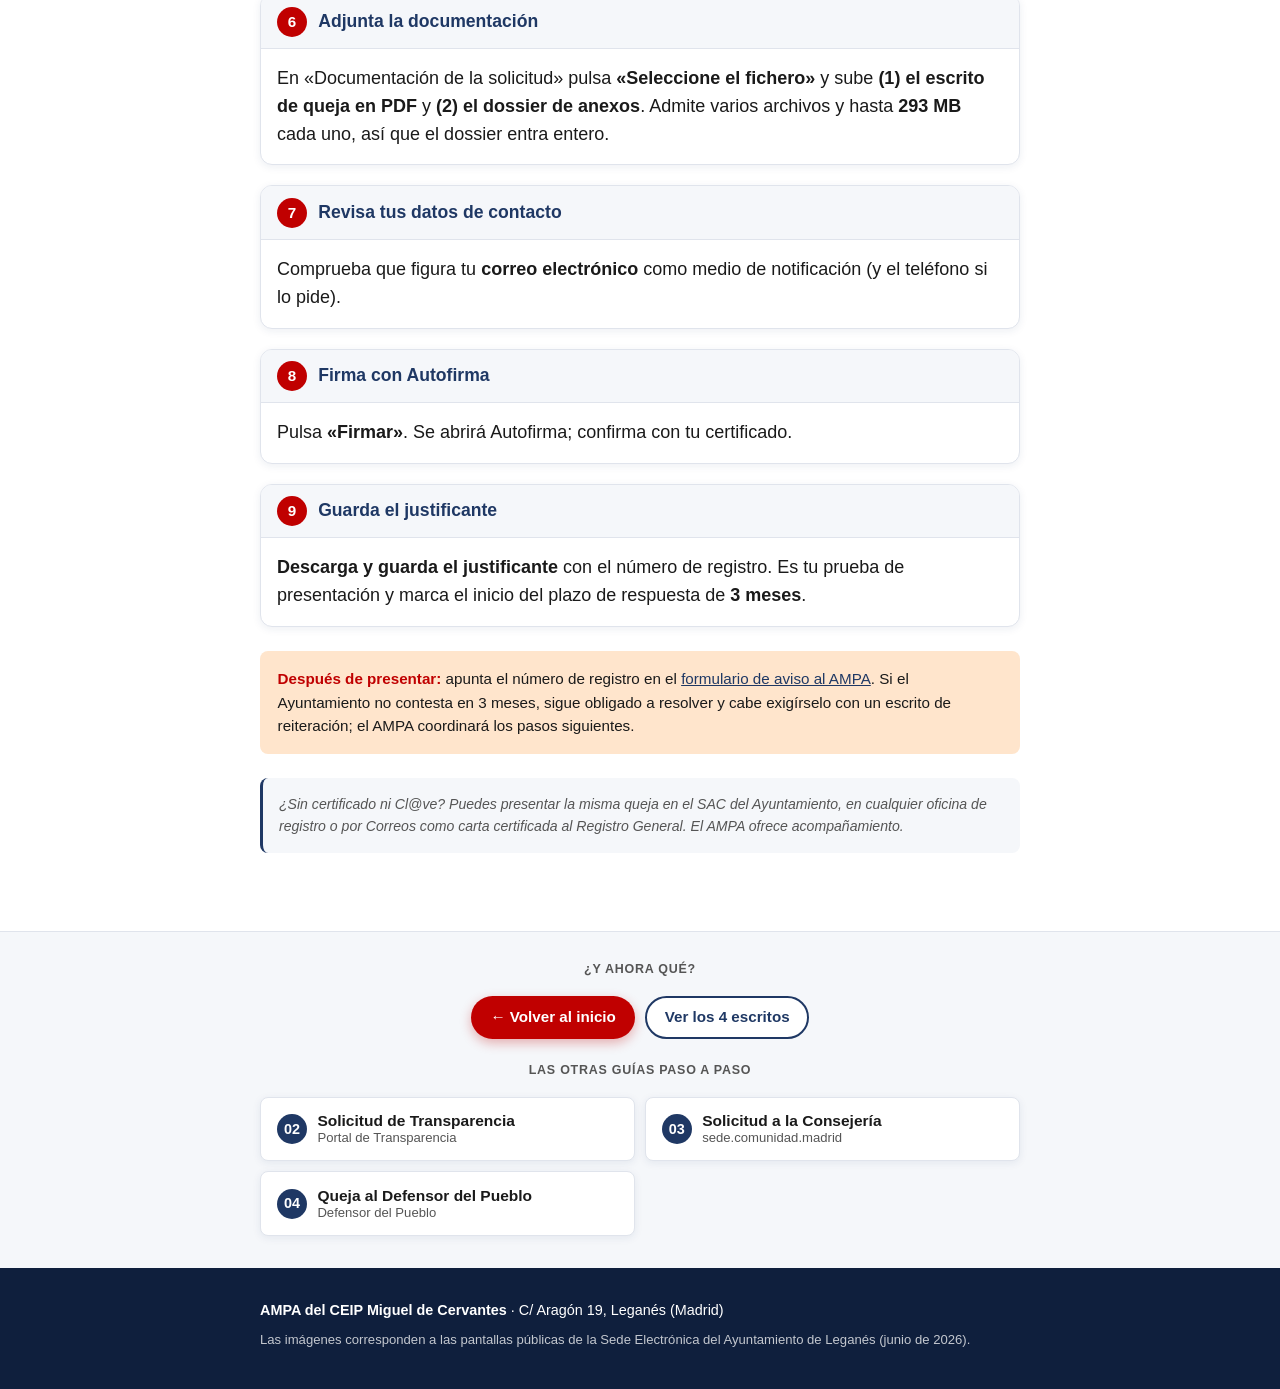
==== commit 282c1034: "Aviso al AMPA mediante formulario en lugar de correo El paso 5 de la portada, la sección «Tras prese" ====
--- a/guia-ayuntamiento.html
+++ b/guia-ayuntamiento.html
@@ -98,7 +98,7 @@
       <div class="gstep__body"><p><strong>Descarga y guarda el justificante</strong> con el número de registro. Es tu prueba de presentación y marca el inicio del plazo de respuesta de <strong>3 meses</strong>.</p></div>
     </article>
     </div>
-    <div class="info-callout info-callout--accent" style="margin-top:1.5rem"><strong>Después de presentar:</strong> envía al AMPA el número de registro. Si el Ayuntamiento no contesta en 3 meses, sigue obligado a resolver y cabe exigírselo con un escrito de reiteración; el AMPA coordinará los pasos siguientes.</div>
+    <div class="info-callout info-callout--accent" style="margin-top:1.5rem"><strong>Después de presentar:</strong> apunta el número de registro en el <a href="https://docs.google.com/forms/d/e/1FAIpQLSf2Wz88BBSJUOZ6S9C5s3FsNP-tRUB7yKGQzlijtFj-Xz__mw/viewform" target="_blank" rel="noopener">formulario de aviso al AMPA</a>. Si el Ayuntamiento no contesta en 3 meses, sigue obligado a resolver y cabe exigírselo con un escrito de reiteración; el AMPA coordinará los pasos siguientes.</div>
     <p class="footnote">¿Sin certificado ni Cl@ve? Puedes presentar la misma queja en el SAC del Ayuntamiento, en cualquier oficina de registro o por Correos como carta certificada al Registro General. El AMPA ofrece acompañamiento.</p>
   </div>
 </section>
